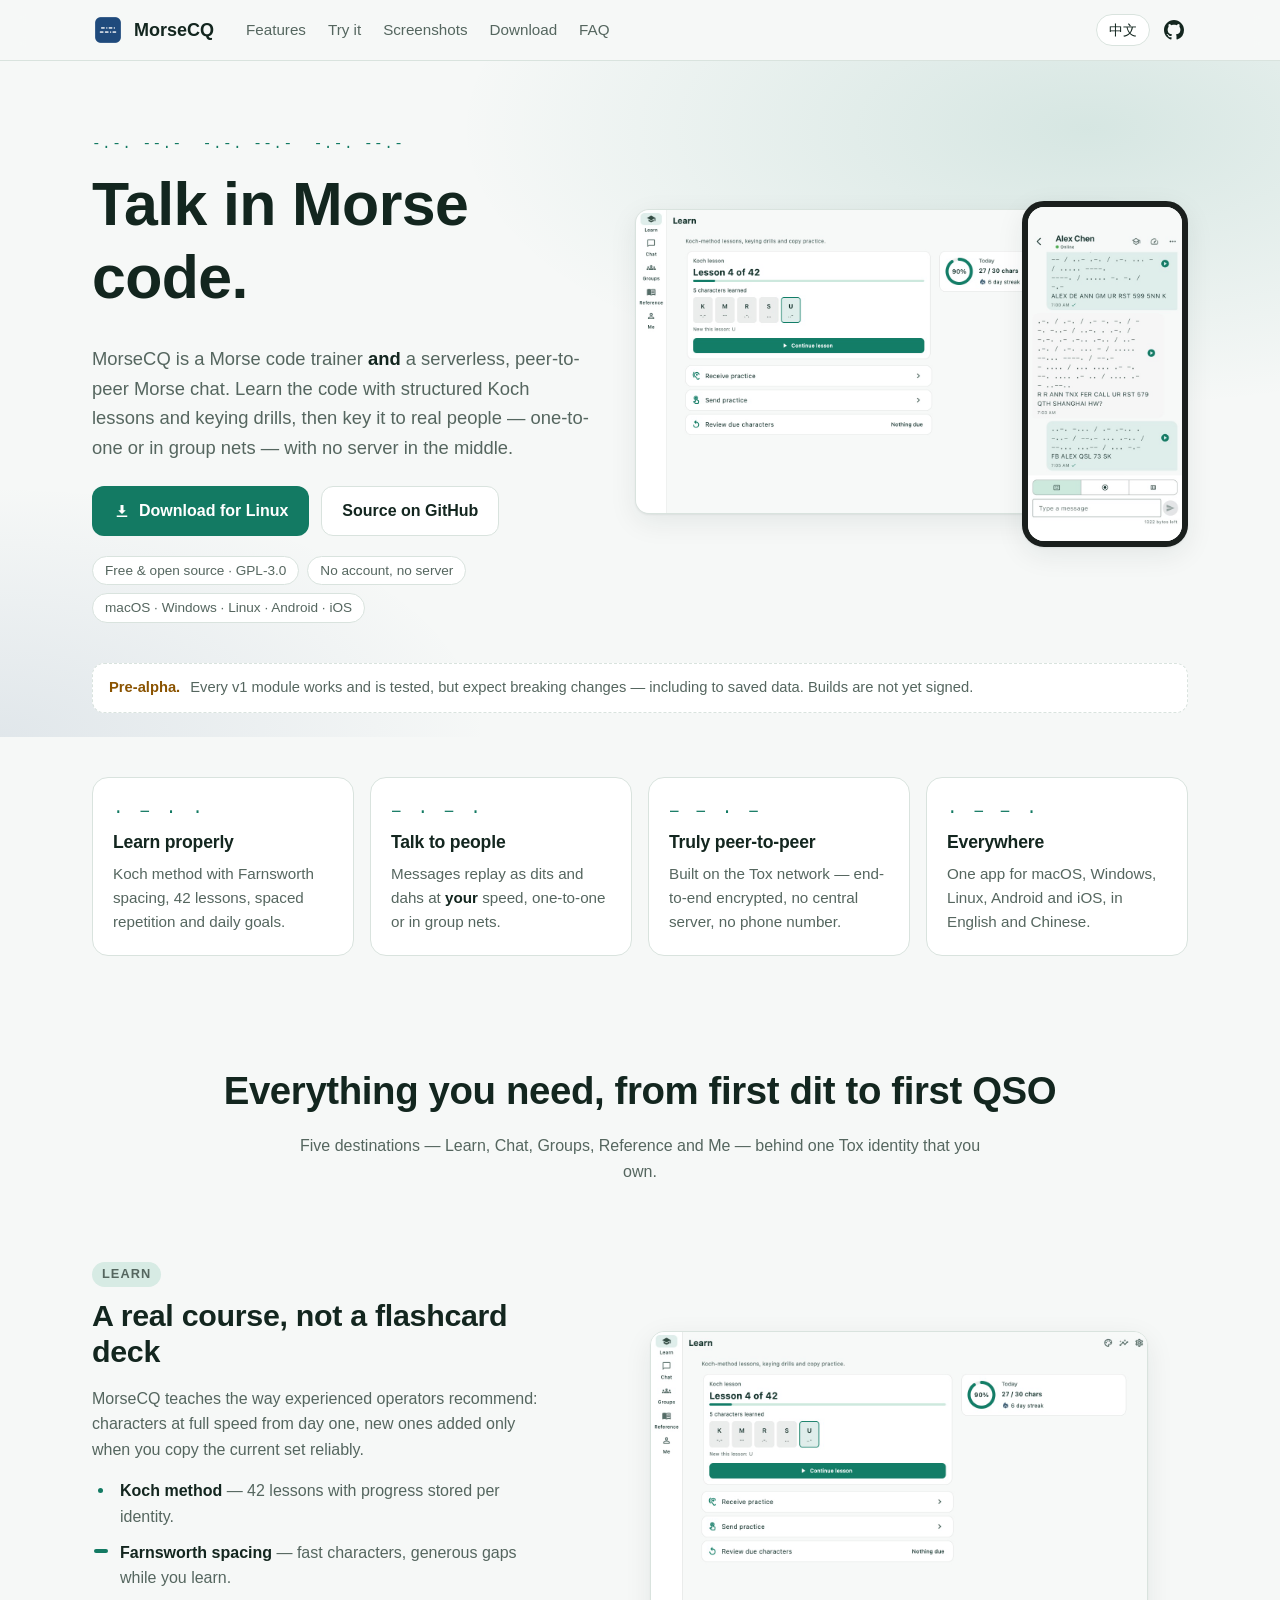
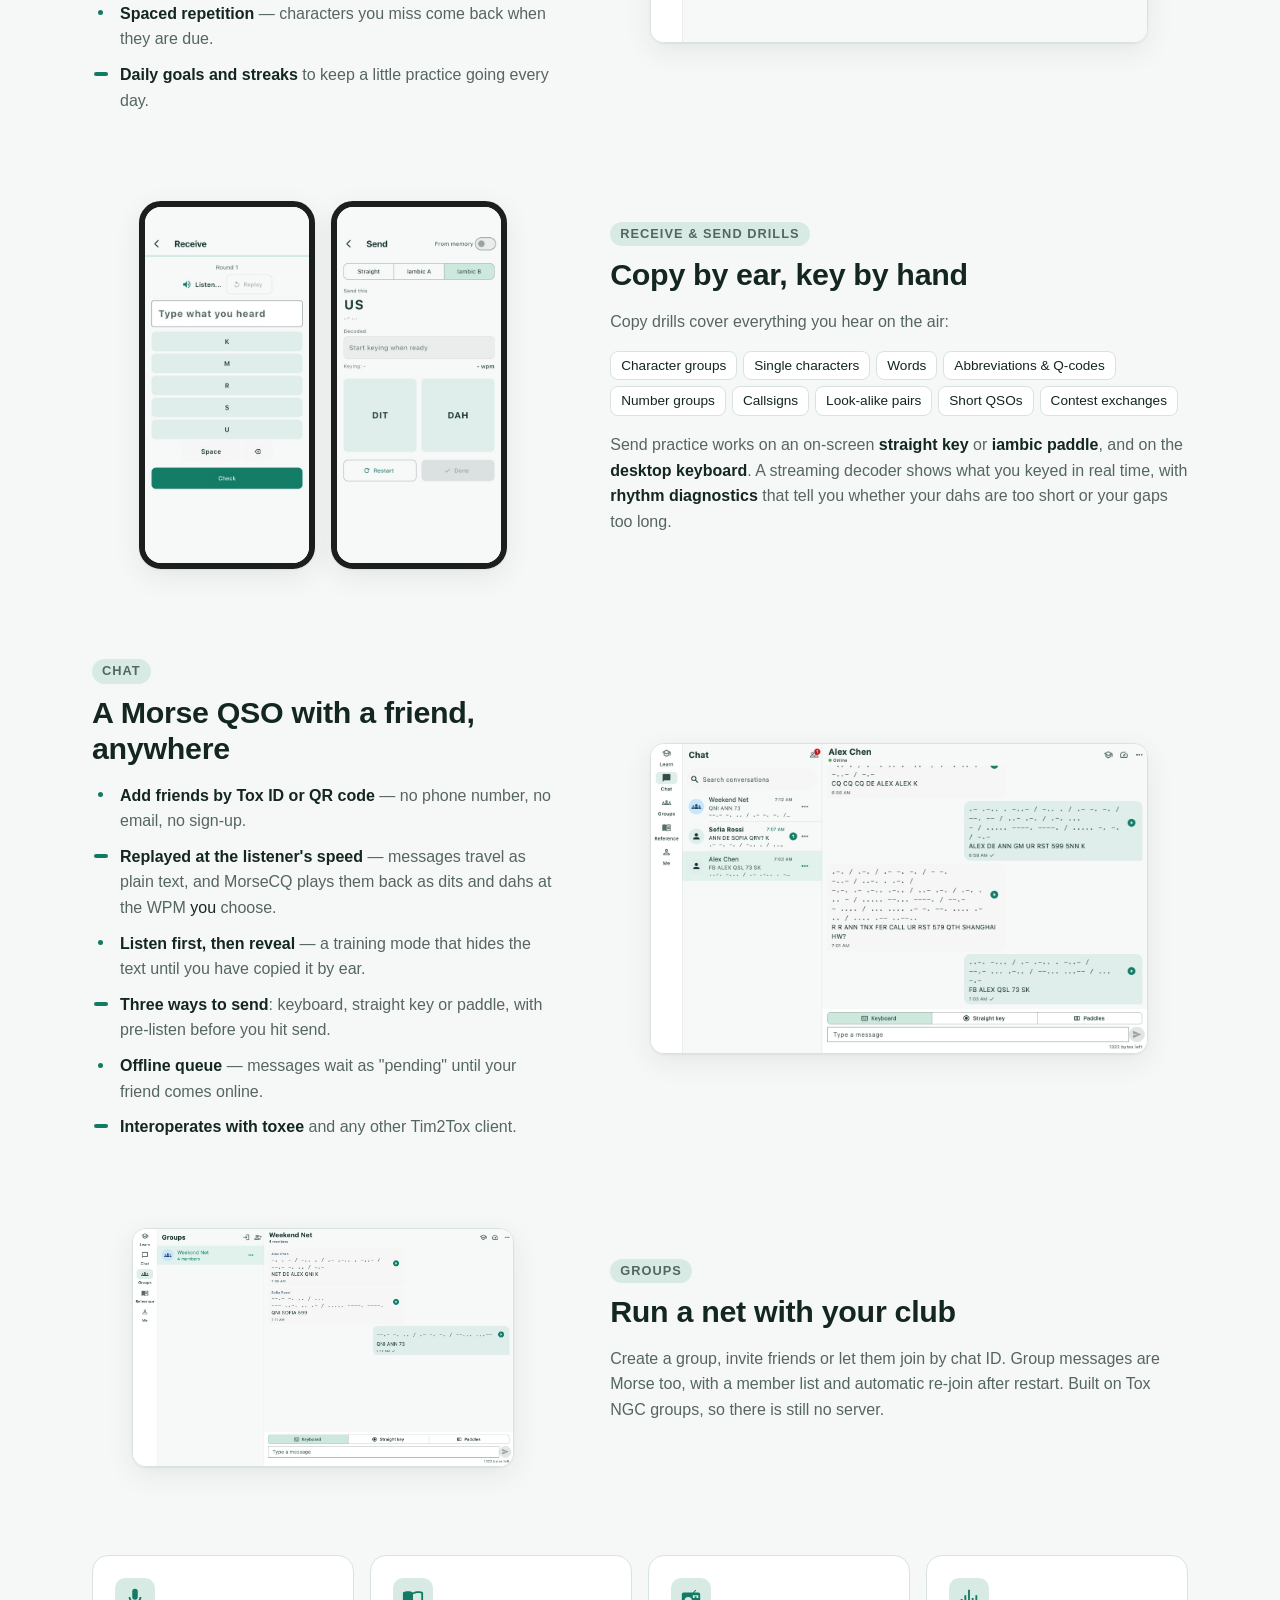
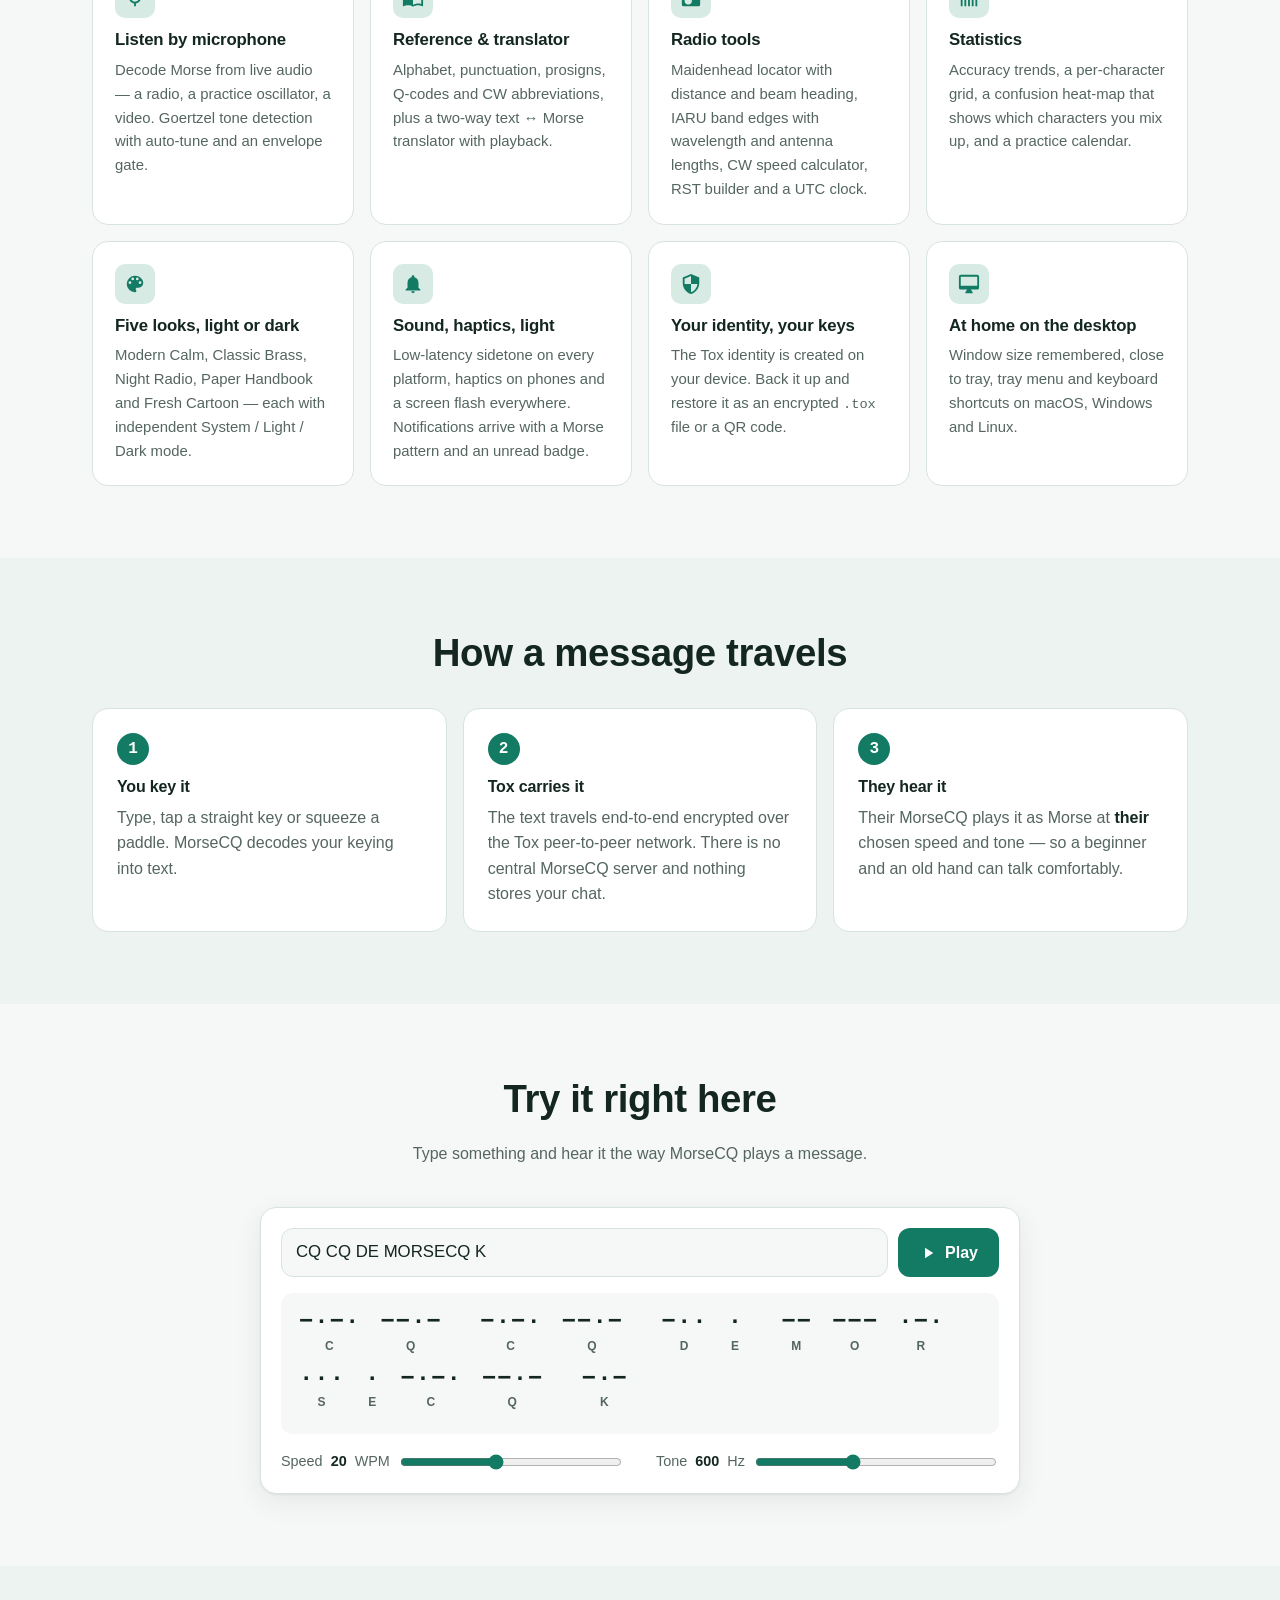
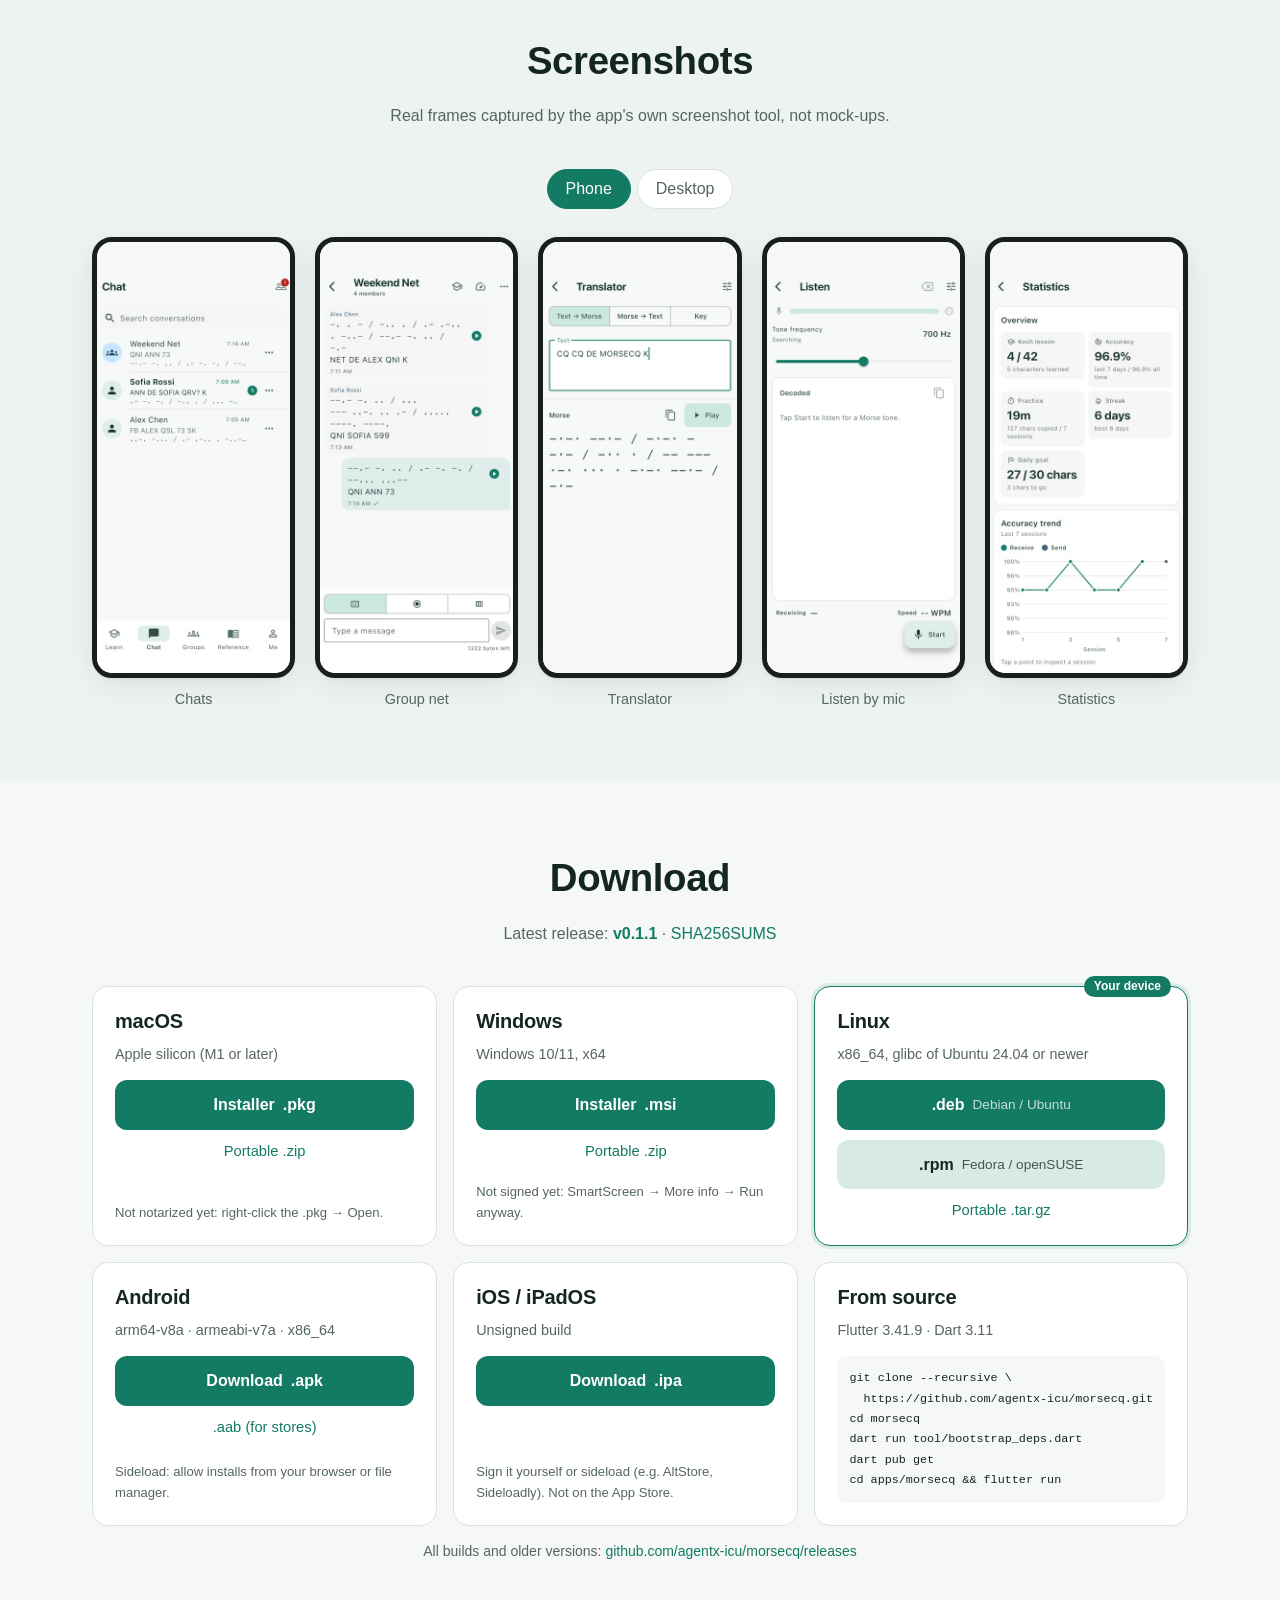
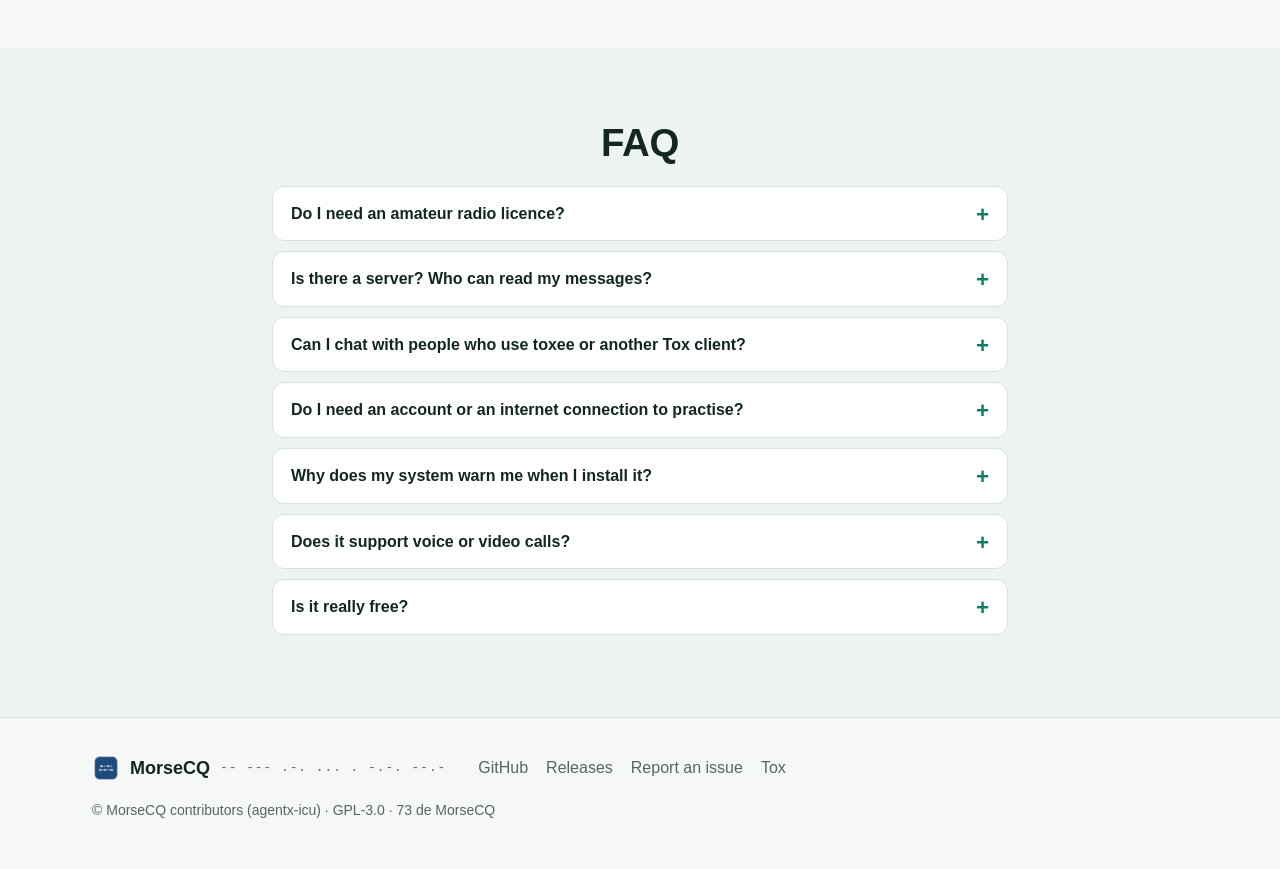
==== index.html @ 1fd4f2a1 "Add the MorseCQ website Static bilingual (English / Simplified Chinese) site for morsecq.agentx.icu:" ====
<!doctype html>
<html lang="en" data-lang="en">
<head>
<meta charset="utf-8">
<meta name="viewport" content="width=device-width, initial-scale=1">
<title>MorseCQ — Talk in Morse code</title>
<meta name="description" content="MorseCQ is a free Morse code trainer and a serverless, peer-to-peer Morse chat on the Tox network. Learn with Koch lessons and keying drills, then key it to real people. macOS, Windows, Linux, Android and iOS.">
<link rel="canonical" href="https://morsecq.agentx.icu/">
<link rel="icon" type="image/png" href="assets/img/favicon-64.png">
<link rel="apple-touch-icon" href="assets/img/icon-512.png">
<meta name="theme-color" content="#137a63">
<meta property="og:type" content="website">
<meta property="og:title" content="MorseCQ — Talk in Morse code">
<meta property="og:description" content="Morse code trainer and serverless peer-to-peer Morse chat. Free and open source (GPL-3.0).">
<meta property="og:url" content="https://morsecq.agentx.icu/">
<meta property="og:image" content="https://morsecq.agentx.icu/assets/img/en/desktop-learn_home.jpg">
<meta name="twitter:card" content="summary_large_image">
<link rel="stylesheet" href="assets/style.css">
<script>
  // Pick the language before first paint so there is no flash of the wrong one.
  (function () {
    var m = /[?&]lang=(en|zh)\b/.exec(location.search), l = m && m[1];
    try { l = l || localStorage.getItem('morsecq-lang'); } catch (e) {}
    if (!l) l = /^zh\b/i.test(navigator.language || '') ? 'zh' : 'en';
    document.documentElement.setAttribute('data-lang', l);
    document.documentElement.lang = l === 'zh' ? 'zh-CN' : 'en';
  })();
</script>
</head>
<body>

<header class="nav">
  <div class="wrap nav-in">
    <a class="brand" href="#top">
      <img src="assets/img/icon-512.png" alt="" width="32" height="32">
      <span>MorseCQ</span>
    </a>
    <nav class="nav-links">
      <a href="#features"><span lang="en">Features</span><span lang="zh">功能</span></a>
      <a href="#try"><span lang="en">Try it</span><span lang="zh">试一试</span></a>
      <a href="#screens"><span lang="en">Screenshots</span><span lang="zh">截图</span></a>
      <a href="#download"><span lang="en">Download</span><span lang="zh">下载</span></a>
      <a href="#faq">FAQ</a>
    </nav>
    <div class="nav-act">
      <button class="lang-btn" type="button" id="langBtn" aria-label="Switch language / 切换语言">
        <span lang="en">中文</span><span lang="zh">EN</span>
      </button>
      <a class="gh" href="https://github.com/agentx-icu/morsecq" aria-label="GitHub">
        <svg viewBox="0 0 16 16" width="20" height="20" aria-hidden="true"><path fill="currentColor" d="M8 0C3.58 0 0 3.58 0 8c0 3.54 2.29 6.53 5.47 7.59.4.07.55-.17.55-.38 0-.19-.01-.82-.01-1.49-2.01.37-2.53-.49-2.69-.94-.09-.23-.48-.94-.82-1.13-.28-.15-.68-.52-.01-.53.63-.01 1.08.58 1.23.82.72 1.21 1.87.87 2.33.66.07-.52.28-.87.51-1.07-1.78-.2-3.64-.89-3.64-3.95 0-.87.31-1.59.82-2.15-.08-.2-.36-1.02.08-2.12 0 0 .67-.21 2.2.82.64-.18 1.32-.27 2-.27.68 0 1.36.09 2 .27 1.53-1.04 2.2-.82 2.2-.82.44 1.1.16 1.92.08 2.12.51.56.82 1.27.82 2.15 0 3.07-1.87 3.75-3.65 3.95.29.25.54.73.54 1.48 0 1.07-.01 1.93-.01 2.2 0 .21.15.46.55.38A8.013 8.013 0 0016 8c0-4.42-3.58-8-8-8z"/></svg>
      </a>
    </div>
  </div>
</header>

<main id="top">

<!-- ============ HERO ============ -->
<section class="hero">
  <div class="wrap hero-in">
    <div class="hero-copy">
      <p class="eyebrow mono" aria-hidden="true">-.-. --.- &nbsp;-.-. --.- &nbsp;-.-. --.-</p>
      <h1>
        <span lang="en">Talk in Morse code.</span>
        <span lang="zh">用摩尔斯电码聊天。</span>
      </h1>
      <p class="lede">
        <span lang="en">MorseCQ is a Morse code trainer <em>and</em> a serverless, peer-to-peer Morse chat. Learn the code with structured Koch lessons and keying drills, then key it to real people — one-to-one or in group nets — with no server in the middle.</span>
        <span lang="zh">MorseCQ 既是摩尔斯电码训练器，<em>也是</em>无需服务器的点对点摩尔斯聊天工具。用 Koch 课程和拍发练习学会电码，再把它拍发给真实的人——一对一或在群组网络里——中间没有任何服务器。</span>
      </p>
      <div class="cta">
        <a class="btn primary" href="#download" id="heroDl">
          <svg viewBox="0 0 24 24" width="18" height="18" aria-hidden="true"><path fill="currentColor" d="M12 16l-5-5h3V4h4v7h3l-5 5zm-7 2h14v2H5v-2z"/></svg>
          <span id="heroDlLabel"><span lang="en">Download</span><span lang="zh">下载</span></span>
        </a>
        <a class="btn ghost" href="https://github.com/agentx-icu/morsecq">
          <span lang="en">Source on GitHub</span><span lang="zh">GitHub 源码</span>
        </a>
      </div>
      <ul class="pills">
        <li><span lang="en">Free &amp; open source · GPL-3.0</span><span lang="zh">免费开源 · GPL-3.0</span></li>
        <li><span lang="en">No account, no server</span><span lang="zh">无账号，无服务器</span></li>
        <li>macOS · Windows · Linux · Android · iOS</li>
      </ul>
    </div>
    <div class="hero-art" aria-hidden="true">
      <img class="shot desk" data-i18n-src src="assets/img/en/desktop-learn_home.jpg" alt="" width="1280" height="800">
      <img class="shot phone" data-i18n-src src="assets/img/en/phone-conversation.jpg" alt="" width="414" height="900">
    </div>
  </div>
  <div class="wrap">
    <p class="status">
      <strong><span lang="en">Pre-alpha.</span><span lang="zh">预览版（Pre-alpha）。</span></strong>
      <span lang="en">Every v1 module works and is tested, but expect breaking changes — including to saved data. Builds are not yet signed.</span>
      <span lang="zh">v1 的全部模块都已可用并通过测试，但仍可能出现不兼容变更（包括已保存的数据）。安装包尚未签名。</span>
    </p>
  </div>
</section>

<!-- ============ HIGHLIGHTS ============ -->
<section class="band">
  <div class="wrap grid4">
    <div class="hl">
      <div class="hl-k mono">· − · ·</div>
      <h3><span lang="en">Learn properly</span><span lang="zh">系统地学</span></h3>
      <p><span lang="en">Koch method with Farnsworth spacing, 42 lessons, spaced repetition and daily goals.</span><span lang="zh">Koch 教学法 + Farnsworth 字间距，42 课，间隔重复与每日目标。</span></p>
    </div>
    <div class="hl">
      <div class="hl-k mono">− · − ·</div>
      <h3><span lang="en">Talk to people</span><span lang="zh">和真人通联</span></h3>
      <p><span lang="en">Messages replay as dits and dahs at <em>your</em> speed, one-to-one or in group nets.</span><span lang="zh">消息以<em>你</em>设定的速度回放为嘀嗒声，一对一或群组网络皆可。</span></p>
    </div>
    <div class="hl">
      <div class="hl-k mono">− − · −</div>
      <h3><span lang="en">Truly peer-to-peer</span><span lang="zh">真正点对点</span></h3>
      <p><span lang="en">Built on the Tox network — end-to-end encrypted, no central server, no phone number.</span><span lang="zh">基于 Tox 网络——端到端加密，没有中心服务器，不需要手机号。</span></p>
    </div>
    <div class="hl">
      <div class="hl-k mono">· − − ·</div>
      <h3><span lang="en">Everywhere</span><span lang="zh">全平台</span></h3>
      <p><span lang="en">One app for macOS, Windows, Linux, Android and iOS, in English and Chinese.</span><span lang="zh">同一款应用覆盖 macOS、Windows、Linux、Android 与 iOS，中英双语。</span></p>
    </div>
  </div>
</section>

<!-- ============ FEATURES ============ -->
<section id="features" class="sec">
  <div class="wrap">
    <h2 class="sec-h">
      <span lang="en">Everything you need, from first dit to first QSO</span>
      <span lang="zh">从第一个“嘀”到第一次通联，一应俱全</span>
    </h2>
    <p class="sec-sub">
      <span lang="en">Five destinations — Learn, Chat, Groups, Reference and Me — behind one Tox identity that you own.</span>
      <span lang="zh">五个主页面——学习、聊天、群组、参考、我——共用一个完全属于你的 Tox 身份。</span>
    </p>

    <!-- Learn -->
    <article class="feat">
      <div class="feat-copy">
        <p class="tag"><span lang="en">Learn</span><span lang="zh">学习</span></p>
        <h3><span lang="en">A real course, not a flashcard deck</span><span lang="zh">一套真正的课程，而不只是闪卡</span></h3>
        <p><span lang="en">MorseCQ teaches the way experienced operators recommend: characters at full speed from day one, new ones added only when you copy the current set reliably.</span><span lang="zh">MorseCQ 按资深报务员推荐的方式教学：从第一天起就以全速发音学字符，只有当前字符抄收稳定后才加入新字符。</span></p>
        <ul class="ticks">
          <li><span lang="en"><b>Koch method</b> — 42 lessons with progress stored per identity.</span><span lang="zh"><b>Koch 教学法</b>——42 课，进度按身份分别保存。</span></li>
          <li><span lang="en"><b>Farnsworth spacing</b> — fast characters, generous gaps while you learn.</span><span lang="zh"><b>Farnsworth 间距</b>——字符快速，字间留足思考时间。</span></li>
          <li><span lang="en"><b>Spaced repetition</b> — characters you miss come back when they are due.</span><span lang="zh"><b>间隔重复</b>——抄错的字符会在到期时再次出现。</span></li>
          <li><span lang="en"><b>Daily goals and streaks</b> to keep a little practice going every day.</span><span lang="zh"><b>每日目标与连续打卡</b>，每天都练一点。</span></li>
        </ul>
      </div>
      <figure class="feat-art"><img data-i18n-src src="assets/img/en/desktop-learn_home.jpg" alt="Learn screen" data-alt-zh="学习页面" loading="lazy" width="1280" height="800"></figure>
    </article>

    <!-- Drills -->
    <article class="feat rev">
      <div class="feat-copy">
        <p class="tag"><span lang="en">Receive &amp; send drills</span><span lang="zh">抄收与拍发练习</span></p>
        <h3><span lang="en">Copy by ear, key by hand</span><span lang="zh">用耳朵抄收，用手拍发</span></h3>
        <p><span lang="en">Copy drills cover everything you hear on the air:</span><span lang="zh">抄收练习覆盖你在空中会听到的一切：</span></p>
        <div class="chips">
          <span lang="en">Character groups</span><span lang="zh">字符组</span>
          <span lang="en">Single characters</span><span lang="zh">单字符</span>
          <span lang="en">Words</span><span lang="zh">单词</span>
          <span lang="en">Abbreviations &amp; Q-codes</span><span lang="zh">缩略语与 Q 简语</span>
          <span lang="en">Number groups</span><span lang="zh">数字组</span>
          <span lang="en">Callsigns</span><span lang="zh">呼号</span>
          <span lang="en">Look-alike pairs</span><span lang="zh">易混字符对</span>
          <span lang="en">Short QSOs</span><span lang="zh">简短通联</span>
          <span lang="en">Contest exchanges</span><span lang="zh">比赛交换</span>
        </div>
        <p><span lang="en">Send practice works on an on-screen <b>straight key</b> or <b>iambic paddle</b>, and on the <b>desktop keyboard</b>. A streaming decoder shows what you keyed in real time, with <b>rhythm diagnostics</b> that tell you whether your dahs are too short or your gaps too long.</span><span lang="zh">拍发练习支持屏幕上的<b>手键</b>、<b>双桨自动键（iambic）</b>以及<b>桌面键盘</b>。流式解码器实时显示你拍出的内容，<b>节奏诊断</b>会告诉你“嗒”是否太短、间隔是否太长。</span></p>
      </div>
      <figure class="feat-art phones">
        <img data-i18n-src src="assets/img/en/phone-receive_drill.jpg" alt="Receive drill" data-alt-zh="抄收练习" loading="lazy" width="414" height="900">
        <img data-i18n-src src="assets/img/en/phone-send_practice.jpg" alt="Send practice" data-alt-zh="拍发练习" loading="lazy" width="414" height="900">
      </figure>
    </article>

    <!-- Chat -->
    <article class="feat">
      <div class="feat-copy">
        <p class="tag"><span lang="en">Chat</span><span lang="zh">聊天</span></p>
        <h3><span lang="en">A Morse QSO with a friend, anywhere</span><span lang="zh">随时随地，和朋友来一次摩尔斯通联</span></h3>
        <ul class="ticks">
          <li><span lang="en"><b>Add friends by Tox ID or QR code</b> — no phone number, no email, no sign-up.</span><span lang="zh"><b>通过 Tox ID 或二维码加好友</b>——无需手机号、邮箱或注册。</span></li>
          <li><span lang="en"><b>Replayed at the listener's speed</b> — messages travel as plain text, and MorseCQ plays them back as dits and dahs at the WPM <em>you</em> choose.</span><span lang="zh"><b>按收听者的速度回放</b>——消息以纯文本传输，MorseCQ 按<em>你</em>设定的 WPM 播放成嘀嗒声。</span></li>
          <li><span lang="en"><b>Listen first, then reveal</b> — a training mode that hides the text until you have copied it by ear.</span><span lang="zh"><b>先听后看</b>——训练模式会先隐藏文字，等你用耳朵抄完再显示。</span></li>
          <li><span lang="en"><b>Three ways to send</b>: keyboard, straight key or paddle, with pre-listen before you hit send.</span><span lang="zh"><b>三种发送方式</b>：键盘、手键或电键，发送前可以先试听。</span></li>
          <li><span lang="en"><b>Offline queue</b> — messages wait as "pending" until your friend comes online.</span><span lang="zh"><b>离线队列</b>——对方离线时消息标记为“待发送”，上线后自动送达。</span></li>
          <li><span lang="en"><b>Interoperates with toxee</b> and any other Tim2Tox client.</span><span lang="zh"><b>与 toxee 互通</b>，也兼容其他 Tim2Tox 客户端。</span></li>
        </ul>
      </div>
      <figure class="feat-art"><img data-i18n-src src="assets/img/en/desktop-conversation.jpg" alt="A CW QSO" data-alt-zh="一次 CW 通联" loading="lazy" width="1280" height="800"></figure>
    </article>

    <!-- Groups -->
    <article class="feat rev">
      <div class="feat-copy">
        <p class="tag"><span lang="en">Groups</span><span lang="zh">群组</span></p>
        <h3><span lang="en">Run a net with your club</span><span lang="zh">和你的电台俱乐部开一场网络通联</span></h3>
        <p><span lang="en">Create a group, invite friends or let them join by chat ID. Group messages are Morse too, with a member list and automatic re-join after restart. Built on Tox NGC groups, so there is still no server.</span><span lang="zh">创建群组、邀请好友，或让他们通过 chat ID 加入。群消息同样是摩尔斯电码，带成员列表，重启后自动重新入群。基于 Tox NGC 群组实现，依旧没有服务器。</span></p>
      </div>
      <figure class="feat-art"><img data-i18n-src src="assets/img/en/desktop-group_conversation.jpg" alt="Group net" data-alt-zh="群组通联" loading="lazy" width="1280" height="800"></figure>
    </article>

    <!-- Card grid of the rest -->
    <div class="cards">
      <div class="card">
        <div class="ico" aria-hidden="true"><svg viewBox="0 0 24 24"><path d="M12 14a3 3 0 003-3V5a3 3 0 00-6 0v6a3 3 0 003 3zm5-3a5 5 0 01-10 0H5a7 7 0 006 6.92V21h2v-3.08A7 7 0 0019 11h-2z"/></svg></div>
        <h4><span lang="en">Listen by microphone</span><span lang="zh">麦克风听码</span></h4>
        <p><span lang="en">Decode Morse from live audio — a radio, a practice oscillator, a video. Goertzel tone detection with auto-tune and an envelope gate.</span><span lang="zh">从现场音频解码摩尔斯电码——电台、练习振荡器或视频都行。Goertzel 音调检测，自动调谐，包络门限。</span></p>
      </div>
      <div class="card">
        <div class="ico" aria-hidden="true"><svg viewBox="0 0 24 24"><path d="M21 5c-1.1-.35-2.3-.5-3.5-.5-1.95 0-4.05.4-5.5 1.5-1.45-1.1-3.55-1.5-5.5-1.5S2.45 4.9 1 6v14.65c0 .25.25.5.5.5.1 0 .15-.05.25-.05C3.1 20.45 5.05 20 6.5 20c1.95 0 4.05.4 5.5 1.5 1.35-.85 3.8-1.5 5.5-1.5 1.65 0 3.35.3 4.75 1.05.1.05.15.05.25.05.25 0 .5-.25.5-.5V6c-.6-.45-1.25-.75-2-1zm0 13.5c-1.1-.35-2.3-.5-3.5-.5-1.7 0-4.15.65-5.5 1.5V8c1.35-.85 3.8-1.5 5.5-1.5 1.2 0 2.4.15 3.5.5v11.5z"/></svg></div>
        <h4><span lang="en">Reference &amp; translator</span><span lang="zh">参考资料与翻译器</span></h4>
        <p><span lang="en">Alphabet, punctuation, prosigns, Q-codes and CW abbreviations, plus a two-way text ↔ Morse translator with playback.</span><span lang="zh">字母、标点、勤务符号、Q 简语和 CW 缩略语，外加支持播放的文本 ↔ 摩尔斯双向翻译器。</span></p>
      </div>
      <div class="card">
        <div class="ico" aria-hidden="true"><svg viewBox="0 0 24 24"><path d="M20 6h-4.6l2.3-2.3-.7-.7L14 6H4a2 2 0 00-2 2v11a2 2 0 002 2h16a2 2 0 002-2V8a2 2 0 00-2-2zm-11 13a4 4 0 110-8 4 4 0 010 8zm11-7h-2v-2h-2v2h-2V9h6v3z"/></svg></div>
        <h4><span lang="en">Radio tools</span><span lang="zh">无线电工具</span></h4>
        <p><span lang="en">Maidenhead locator with distance and beam heading, IARU band edges with wavelength and antenna lengths, CW speed calculator, RST builder and a UTC clock.</span><span lang="zh">梅登黑德网格定位（含距离与天线方位角）、IARU 各区频段边界（含波长与天线长度）、CW 速度换算、RST 报告生成器和 UTC 时钟。</span></p>
      </div>
      <div class="card">
        <div class="ico" aria-hidden="true"><svg viewBox="0 0 24 24"><path d="M3 13h2v8H3v-8zm4-4h2v12H7V9zm4-6h2v18h-2V3zm4 9h2v9h-2v-9zm4-3h2v12h-2V9z"/></svg></div>
        <h4><span lang="en">Statistics</span><span lang="zh">统计</span></h4>
        <p><span lang="en">Accuracy trends, a per-character grid, a confusion heat-map that shows which characters you mix up, and a practice calendar.</span><span lang="zh">准确率趋势、逐字符掌握度网格、显示你常混淆哪些字符的混淆热力图，以及练习日历。</span></p>
      </div>
      <div class="card">
        <div class="ico" aria-hidden="true"><svg viewBox="0 0 24 24"><path d="M12 3a9 9 0 000 18c.83 0 1.5-.67 1.5-1.5 0-.39-.15-.74-.39-1.01-.23-.26-.38-.61-.38-.99 0-.83.67-1.5 1.5-1.5H16a5 5 0 005-5c0-4.42-4.03-8-9-8zm-5.5 9a1.5 1.5 0 110-3 1.5 1.5 0 010 3zm3-4a1.5 1.5 0 110-3 1.5 1.5 0 010 3zm5 0a1.5 1.5 0 110-3 1.5 1.5 0 010 3zm3 4a1.5 1.5 0 110-3 1.5 1.5 0 010 3z"/></svg></div>
        <h4><span lang="en">Five looks, light or dark</span><span lang="zh">五种风格，明暗随心</span></h4>
        <p><span lang="en">Modern Calm, Classic Brass, Night Radio, Paper Handbook and Fresh Cartoon — each with independent System / Light / Dark mode.</span><span lang="zh">Modern Calm、Classic Brass、Night Radio、Paper Handbook、Fresh Cartoon，每种都可独立选择跟随系统 / 浅色 / 深色。</span></p>
      </div>
      <div class="card">
        <div class="ico" aria-hidden="true"><svg viewBox="0 0 24 24"><path d="M12 22a2 2 0 002-2h-4a2 2 0 002 2zm6-6v-5c0-3.07-1.64-5.64-4.5-6.32V4a1.5 1.5 0 00-3 0v.68C7.63 5.36 6 7.92 6 11v5l-2 2v1h16v-1l-2-2z"/></svg></div>
        <h4><span lang="en">Sound, haptics, light</span><span lang="zh">声音、振动、闪光</span></h4>
        <p><span lang="en">Low-latency sidetone on every platform, haptics on phones and a screen flash everywhere. Notifications arrive with a Morse pattern and an unread badge.</span><span lang="zh">全平台低延迟侧音、手机振动反馈、所有平台的屏幕闪光。通知带摩尔斯节奏和未读角标。</span></p>
      </div>
      <div class="card">
        <div class="ico" aria-hidden="true"><svg viewBox="0 0 24 24"><path d="M12 1L3 5v6c0 5.55 3.84 10.74 9 12 5.16-1.26 9-6.45 9-12V5l-9-4zm0 10.99h7c-.53 4.12-3.28 7.79-7 8.94V12H5V6.3l7-3.11v8.8z"/></svg></div>
        <h4><span lang="en">Your identity, your keys</span><span lang="zh">你的身份，你的密钥</span></h4>
        <p><span lang="en">The Tox identity is created on your device. Back it up and restore it as an encrypted <code>.tox</code> file or a QR code.</span><span lang="zh">Tox 身份在你自己的设备上生成，可备份 / 恢复为加密的 <code>.tox</code> 文件或二维码。</span></p>
      </div>
      <div class="card">
        <div class="ico" aria-hidden="true"><svg viewBox="0 0 24 24"><path d="M21 2H3a2 2 0 00-2 2v12a2 2 0 002 2h7l-2 3v1h8v-1l-2-3h7a2 2 0 002-2V4a2 2 0 00-2-2zm0 12H3V4h18v10z"/></svg></div>
        <h4><span lang="en">At home on the desktop</span><span lang="zh">桌面端体验完整</span></h4>
        <p><span lang="en">Window size remembered, close to tray, tray menu and keyboard shortcuts on macOS, Windows and Linux.</span><span lang="zh">在 macOS、Windows、Linux 上记住窗口大小，支持关闭到托盘、托盘菜单和快捷键。</span></p>
      </div>
    </div>
  </div>
</section>

<!-- ============ HOW IT WORKS ============ -->
<section class="sec alt">
  <div class="wrap">
    <h2 class="sec-h"><span lang="en">How a message travels</span><span lang="zh">一条消息是怎么传过去的</span></h2>
    <ol class="flow">
      <li>
        <span class="n mono">1</span>
        <h4><span lang="en">You key it</span><span lang="zh">你拍发</span></h4>
        <p><span lang="en">Type, tap a straight key or squeeze a paddle. MorseCQ decodes your keying into text.</span><span lang="zh">打字、点手键或按双桨电键，MorseCQ 把你的拍发解码成文字。</span></p>
      </li>
      <li>
        <span class="n mono">2</span>
        <h4><span lang="en">Tox carries it</span><span lang="zh">Tox 传输</span></h4>
        <p><span lang="en">The text travels end-to-end encrypted over the Tox peer-to-peer network. There is no central MorseCQ server and nothing stores your chat.</span><span lang="zh">文字经端到端加密的 Tox 点对点网络传给对方。没有 MorseCQ 中心服务器，也没有任何地方存储你的聊天记录。</span></p>
      </li>
      <li>
        <span class="n mono">3</span>
        <h4><span lang="en">They hear it</span><span lang="zh">对方收听</span></h4>
        <p><span lang="en">Their MorseCQ plays it as Morse at <em>their</em> chosen speed and tone — so a beginner and an old hand can talk comfortably.</span><span lang="zh">对方的 MorseCQ 按<em>他们自己</em>设定的速度和音调播放——新手和老手也能聊得自在。</span></p>
      </li>
    </ol>
  </div>
</section>

<!-- ============ TRY IT ============ -->
<section id="try" class="sec">
  <div class="wrap">
    <h2 class="sec-h"><span lang="en">Try it right here</span><span lang="zh">在这里试一试</span></h2>
    <p class="sec-sub"><span lang="en">Type something and hear it the way MorseCQ plays a message.</span><span lang="zh">输入一段文字，听听 MorseCQ 播放消息时的样子。</span></p>
    <div class="demo">
      <div class="demo-row">
        <input id="demoIn" type="text" maxlength="80" value="CQ CQ DE MORSECQ K" aria-label="Text to play" data-label-zh="要播放的文字">
        <button class="btn primary" id="demoPlay" type="button">
          <svg viewBox="0 0 24 24" width="18" height="18" aria-hidden="true"><path fill="currentColor" d="M8 5v14l11-7z"/></svg>
          <span class="when-idle"><span lang="en">Play</span><span lang="zh">播放</span></span>
          <span class="when-busy"><span lang="en">Stop</span><span lang="zh">停止</span></span>
        </button>
      </div>
      <div class="demo-out mono" id="demoOut" aria-live="polite"></div>
      <div class="demo-ctl">
        <label><span lang="en">Speed</span><span lang="zh">速度</span> <b id="wpmV">20</b> WPM
          <input id="wpm" type="range" min="5" max="40" value="20"></label>
        <label><span lang="en">Tone</span><span lang="zh">音调</span> <b id="hzV">600</b> Hz
          <input id="hz" type="range" min="400" max="900" step="10" value="600"></label>
      </div>
    </div>
  </div>
</section>

<!-- ============ SCREENSHOTS ============ -->
<section id="screens" class="sec alt">
  <div class="wrap">
    <h2 class="sec-h"><span lang="en">Screenshots</span><span lang="zh">截图</span></h2>
    <p class="sec-sub"><span lang="en">Real frames captured by the app's own screenshot tool, not mock-ups.</span><span lang="zh">均由应用自带的截图工具生成的真实画面，不是效果图。</span></p>
    <div class="tabs" role="tablist">
      <button role="tab" class="on" id="tab-phone" aria-controls="pane-phone" aria-selected="true" data-tab="phone" type="button"><span lang="en">Phone</span><span lang="zh">手机</span></button>
      <button role="tab" id="tab-desktop" aria-controls="pane-desktop" aria-selected="false" tabindex="-1" data-tab="desktop" type="button"><span lang="en">Desktop</span><span lang="zh">桌面</span></button>
    </div>
    <div class="gallery phone-g" id="pane-phone" role="tabpanel" aria-labelledby="tab-phone" data-pane="phone">
      <figure><img data-i18n-src src="assets/img/en/phone-chat_list.jpg" alt="" loading="lazy"><figcaption><span lang="en">Chats</span><span lang="zh">会话列表</span></figcaption></figure>
      <figure><img data-i18n-src src="assets/img/en/phone-group_conversation.jpg" alt="" loading="lazy"><figcaption><span lang="en">Group net</span><span lang="zh">群组通联</span></figcaption></figure>
      <figure><img data-i18n-src src="assets/img/en/phone-translator.jpg" alt="" loading="lazy"><figcaption><span lang="en">Translator</span><span lang="zh">翻译器</span></figcaption></figure>
      <figure><img data-i18n-src src="assets/img/en/phone-listen.jpg" alt="" loading="lazy"><figcaption><span lang="en">Listen by mic</span><span lang="zh">麦克风听码</span></figcaption></figure>
      <figure><img data-i18n-src src="assets/img/en/phone-stats.jpg" alt="" loading="lazy"><figcaption><span lang="en">Statistics</span><span lang="zh">统计</span></figcaption></figure>
    </div>
    <div class="gallery desk-g" id="pane-desktop" role="tabpanel" aria-labelledby="tab-desktop" data-pane="desktop" hidden>
      <figure><img data-i18n-src src="assets/img/en/desktop-stats.jpg" alt="" loading="lazy"><figcaption><span lang="en">Statistics</span><span lang="zh">统计</span></figcaption></figure>
      <figure><img data-i18n-src src="assets/img/en/desktop-reference.jpg" alt="" loading="lazy"><figcaption><span lang="en">Reference</span><span lang="zh">参考</span></figcaption></figure>
      <figure><img data-i18n-src src="assets/img/en/desktop-listen.jpg" alt="" loading="lazy"><figcaption><span lang="en">Listen by mic</span><span lang="zh">麦克风听码</span></figcaption></figure>
      <figure><img data-i18n-src src="assets/img/en/desktop-conversation.jpg" alt="" loading="lazy"><figcaption><span lang="en">Conversation</span><span lang="zh">会话</span></figcaption></figure>
    </div>
  </div>
</section>

<!-- ============ DOWNLOAD ============ -->
<section id="download" class="sec">
  <div class="wrap">
    <h2 class="sec-h"><span lang="en">Download</span><span lang="zh">下载</span></h2>
    <p class="sec-sub">
      <span lang="en">Latest release:</span><span lang="zh">最新版本：</span>
      <a id="relLink" href="https://github.com/agentx-icu/morsecq/releases/tag/v0.1.1"><b id="relName">v0.1.1</b></a>
      <span id="relDate" class="muted"></span>
      · <a id="sumsLink" href="https://github.com/agentx-icu/morsecq/releases/download/v0.1.1/SHA256SUMS">SHA256SUMS</a>
    </p>

    <div class="dl-grid" id="dlGrid">
      <div class="dl" data-os="macos">
        <h3>macOS</h3>
        <p class="req"><span lang="en">Apple silicon (M1 or later)</span><span lang="zh">Apple 芯片（M1 及以上）</span></p>
        <a class="btn primary" data-asset="macos-arm64.pkg" href="https://github.com/agentx-icu/morsecq/releases/download/v0.1.1/morsecq-0.1.1-macos-arm64.pkg"><span lang="en">Installer</span><span lang="zh">安装包</span> .pkg</a>
        <a class="alt-link" data-asset="macos-arm64.zip" href="https://github.com/agentx-icu/morsecq/releases/download/v0.1.1/morsecq-0.1.1-macos-arm64.zip"><span lang="en">Portable</span><span lang="zh">免安装版</span> .zip</a>
        <p class="note"><span lang="en">Not notarized yet: right-click the .pkg → Open.</span><span lang="zh">尚未公证：右键点击 .pkg →「打开」。</span></p>
      </div>
      <div class="dl" data-os="windows">
        <h3>Windows</h3>
        <p class="req"><span lang="en">Windows 10/11, x64</span><span lang="zh">Windows 10/11，x64</span></p>
        <a class="btn primary" data-asset="windows-x64.msi" href="https://github.com/agentx-icu/morsecq/releases/download/v0.1.1/morsecq-0.1.1-windows-x64.msi"><span lang="en">Installer</span><span lang="zh">安装包</span> .msi</a>
        <a class="alt-link" data-asset="windows-x64.zip" href="https://github.com/agentx-icu/morsecq/releases/download/v0.1.1/morsecq-0.1.1-windows-x64.zip"><span lang="en">Portable</span><span lang="zh">免安装版</span> .zip</a>
        <p class="note"><span lang="en">Not signed yet: SmartScreen → More info → Run anyway.</span><span lang="zh">尚未签名：SmartScreen →「更多信息」→「仍要运行」。</span></p>
      </div>
      <div class="dl" data-os="linux">
        <h3>Linux</h3>
        <p class="req"><span lang="en">x86_64, glibc of Ubuntu 24.04 or newer</span><span lang="zh">x86_64，glibc 不低于 Ubuntu 24.04</span></p>
        <a class="btn primary" data-asset="linux-x86_64.deb" href="https://github.com/agentx-icu/morsecq/releases/download/v0.1.1/morsecq-0.1.1-linux-x86_64.deb">.deb <span class="muted-in">Debian / Ubuntu</span></a>
        <a class="btn soft" data-asset="linux-x86_64.rpm" href="https://github.com/agentx-icu/morsecq/releases/download/v0.1.1/morsecq-0.1.1-linux-x86_64.rpm">.rpm <span class="muted-in">Fedora / openSUSE</span></a>
        <a class="alt-link" data-asset="linux-x86_64.tar.gz" href="https://github.com/agentx-icu/morsecq/releases/download/v0.1.1/morsecq-0.1.1-linux-x86_64.tar.gz"><span lang="en">Portable</span><span lang="zh">免安装版</span> .tar.gz</a>
      </div>
      <div class="dl" data-os="android">
        <h3>Android</h3>
        <p class="req">arm64-v8a · armeabi-v7a · x86_64</p>
        <a class="btn primary" data-asset="android.apk" href="https://github.com/agentx-icu/morsecq/releases/download/v0.1.1/morsecq-0.1.1-android.apk"><span lang="en">Download</span><span lang="zh">下载</span> .apk</a>
        <a class="alt-link" data-asset="android.aab" href="https://github.com/agentx-icu/morsecq/releases/download/v0.1.1/morsecq-0.1.1-android.aab">.aab <span lang="en">(for stores)</span><span lang="zh">（用于应用商店）</span></a>
        <p class="note"><span lang="en">Sideload: allow installs from your browser or file manager.</span><span lang="zh">侧载安装：允许浏览器或文件管理器安装未知应用。</span></p>
      </div>
      <div class="dl" data-os="ios">
        <h3>iOS / iPadOS</h3>
        <p class="req"><span lang="en">Unsigned build</span><span lang="zh">未签名构建</span></p>
        <a class="btn primary" data-asset="ios-unsigned.ipa" href="https://github.com/agentx-icu/morsecq/releases/download/v0.1.1/morsecq-0.1.1-ios-unsigned.ipa"><span lang="en">Download</span><span lang="zh">下载</span> .ipa</a>
        <p class="note"><span lang="en">Sign it yourself or sideload (e.g. AltStore, Sideloadly). Not on the App Store.</span><span lang="zh">需自行签名或侧载（如 AltStore、Sideloadly）。暂未上架 App Store。</span></p>
      </div>
      <div class="dl" data-os="source">
        <h3><span lang="en">From source</span><span lang="zh">从源码构建</span></h3>
        <p class="req">Flutter 3.41.9 · Dart 3.11</p>
        <pre class="mono"><code>git clone --recursive \
  https://github.com/agentx-icu/morsecq.git
cd morsecq
dart run tool/bootstrap_deps.dart
dart pub get
cd apps/morsecq && flutter run</code></pre>
      </div>
    </div>
    <p class="muted small center">
      <span lang="en">All builds and older versions:</span><span lang="zh">所有版本与历史版本：</span>
      <a href="https://github.com/agentx-icu/morsecq/releases">github.com/agentx-icu/morsecq/releases</a>
    </p>
  </div>
</section>

<!-- ============ FAQ ============ -->
<section id="faq" class="sec alt">
  <div class="wrap narrow">
    <h2 class="sec-h">FAQ</h2>
    <details>
      <summary><span lang="en">Do I need an amateur radio licence?</span><span lang="zh">需要业余无线电执照吗？</span></summary>
      <p><span lang="en">No. MorseCQ runs over the internet, not the airwaves — anyone can learn and chat. If you are a licensed operator, it is a great way to keep your CW sharp between contacts.</span><span lang="zh">不需要。MorseCQ 走的是互联网而不是无线电波，任何人都可以学习和聊天。如果你持有执照，它也是在两次上机之间保持 CW 手感的好办法。</span></p>
    </details>
    <details>
      <summary><span lang="en">Is there a server? Who can read my messages?</span><span lang="zh">有服务器吗？谁能看到我的消息？</span></summary>
      <p><span lang="en">There is no central MorseCQ server. Messages travel between devices over the Tox network, end-to-end encrypted — when a direct connection is not possible, Tox relays carry only ciphertext they cannot read. Your identity is a key pair generated on your device — back it up from Me → Backup, because nobody can recover it for you.</span><span lang="zh">MorseCQ 没有中心服务器。消息经 Tox 网络在设备之间端到端加密传输——无法直连时由 Tox 中继转发，但中继只能看到无法解读的密文。你的身份是在本机生成的密钥对——请在「我 → 备份」里备份，因为没有任何人能帮你找回。</span></p>
    </details>
    <details>
      <summary><span lang="en">Can I chat with people who use toxee or another Tox client?</span><span lang="zh">能和使用 toxee 或其他 Tox 客户端的人聊天吗？</span></summary>
      <p><span lang="en">Yes. Messages are sent as plain text using the same Tim2Tox protocol as toxee, so they can read your messages and you will hear theirs as Morse.</span><span lang="zh">可以。消息以纯文本、通过与 toxee 相同的 Tim2Tox 协议发送，所以对方能读到你的消息，你也能把他们的消息听成摩尔斯电码。</span></p>
    </details>
    <details>
      <summary><span lang="en">Do I need an account or an internet connection to practise?</span><span lang="zh">练习需要账号或联网吗？</span></summary>
      <p><span lang="en">There are no accounts. A local Tox identity is created on first launch and your training progress is stored against it on your device. Lessons and drills run locally.</span><span lang="zh">没有账号。首次启动时会在本机创建一个 Tox 身份，训练进度按这个身份保存在你的设备上。课程和练习都在本地运行。</span></p>
    </details>
    <details>
      <summary><span lang="en">Why does my system warn me when I install it?</span><span lang="zh">为什么安装时系统会弹出警告？</span></summary>
      <p><span lang="en">Pre-alpha builds are not yet code-signed or notarized. On macOS right-click the .pkg and choose Open (or run <code>xattr -d com.apple.quarantine &lt;file&gt;</code>); on Windows choose More info → Run anyway in SmartScreen. The Android APK uses a debug key, so a future store build will not upgrade it in place. Verify downloads against SHA256SUMS.</span><span lang="zh">Pre-alpha 版本尚未代码签名或公证。macOS 上请右键 .pkg 选择「打开」（或执行 <code>xattr -d com.apple.quarantine &lt;文件&gt;</code>）；Windows 上在 SmartScreen 中选择「更多信息 → 仍要运行」。Android APK 使用 debug 签名，将来的商店版本无法直接覆盖升级。可用 SHA256SUMS 校验下载文件。</span></p>
    </details>
    <details>
      <summary><span lang="en">Does it support voice or video calls?</span><span lang="zh">支持语音或视频通话吗？</span></summary>
      <p><span lang="en">No, by design. MorseCQ is about Morse. Transmitting your actual keying rhythm (rather than decoded text) is planned for a later version.</span><span lang="zh">不支持，这是有意为之——MorseCQ 只专注摩尔斯电码。传输你真实的拍发节奏（而不是解码后的文字）计划在后续版本实现。</span></p>
    </details>
    <details>
      <summary><span lang="en">Is it really free?</span><span lang="zh">真的免费吗？</span></summary>
      <p><span lang="en">Yes. MorseCQ is free software under the GNU General Public License v3.0. Bug reports and contributions are welcome on GitHub.</span><span lang="zh">是的。MorseCQ 是遵循 GNU GPL v3.0 的自由软件，欢迎到 GitHub 提交问题和贡献代码。</span></p>
    </details>
  </div>
</section>

</main>

<footer class="foot">
  <div class="wrap foot-in">
    <div class="brand">
      <img src="assets/img/icon-512.png" alt="" width="28" height="28">
      <span>MorseCQ</span>
      <span class="mono muted">-- --- .-. ... . -.-. --.-</span>
    </div>
    <nav>
      <a href="https://github.com/agentx-icu/morsecq">GitHub</a>
      <a href="https://github.com/agentx-icu/morsecq/releases"><span lang="en">Releases</span><span lang="zh">版本发布</span></a>
      <a href="https://github.com/agentx-icu/morsecq/issues"><span lang="en">Report an issue</span><span lang="zh">反馈问题</span></a>
      <a href="https://tox.chat">Tox</a>
    </nav>
    <p class="muted small">© <span lang="en">MorseCQ contributors</span><span lang="zh">MorseCQ 贡献者</span> (agentx-icu) · GPL-3.0 · 73 de MorseCQ</p>
  </div>
</footer>

<script src="assets/main.js" defer></script>
</body>
</html>
---- assets/style.css ----
:root {
  --bg: #f6f8f7;
  --bg-alt: #edf3f0;
  --surface: #ffffff;
  --text: #13261f;
  --muted: #55665f;
  --line: #d9e3de;
  --brand: #137a63;
  --brand-ink: #ffffff;
  --brand-soft: #d7ebe4;
  --brand-text: #0e6150;
  --warn: #8a5300;
  --navy: #1f4b7a;
  --shadow: 0 1px 2px rgba(16, 40, 32, .06), 0 8px 28px rgba(16, 40, 32, .08);
  --radius: 16px;
  --font: -apple-system, BlinkMacSystemFont, "Segoe UI", "PingFang SC", "Hiragino Sans GB", "Microsoft YaHei", "Noto Sans CJK SC", Roboto, "Helvetica Neue", Arial, sans-serif;
  --mono: ui-monospace, "SF Mono", Menlo, Consolas, "Liberation Mono", monospace;
  color-scheme: light dark;
}
@media (prefers-color-scheme: dark) {
  :root {
    --bg: #0e1513;
    --bg-alt: #121c19;
    --surface: #17221f;
    --text: #e3ece8;
    --muted: #97a8a1;
    --line: #26352f;
    --brand: #3fb895;
    --brand-ink: #062019;
    --brand-soft: #1b3a31;
    --brand-text: #5fd0ad;
    --warn: #f0b45a;
    --navy: #8fb5e0;
    --shadow: 0 1px 2px rgba(0, 0, 0, .3), 0 8px 28px rgba(0, 0, 0, .35);
  }
}

* { box-sizing: border-box; }
[hidden] { display: none !important; }
html { scroll-behavior: smooth; scroll-padding-top: 72px; }
body {
  margin: 0;
  background: var(--bg);
  color: var(--text);
  font: 16px/1.6 var(--font);
  -webkit-font-smoothing: antialiased;
}
img { max-width: 100%; height: auto; display: block; }
a { color: var(--brand); text-decoration: none; }
a:hover { text-decoration: underline; }
code, pre, .mono { font-family: var(--mono); }
code { font-size: .92em; }
h1, h2, h3, h4 { line-height: 1.2; margin: 0 0 .5em; letter-spacing: -.01em; }
.muted { color: var(--muted); }
.small { font-size: .875rem; }
.center { text-align: center; }

/* Bilingual: every string exists twice; only the active language shows. */
html[data-lang="en"] [lang="zh"],
html[data-lang="zh"] [lang="en"] { display: none !important; }

.wrap { max-width: 1160px; margin: 0 auto; padding: 0 16px; }
.wrap.narrow { max-width: 800px; }
@media (min-width: 720px) { .wrap { padding: 0 32px; } }

/* ---------- nav ---------- */
.nav {
  position: sticky; top: 0; z-index: 20;
  background: color-mix(in srgb, var(--bg) 85%, transparent);
  backdrop-filter: saturate(1.4) blur(12px);
  -webkit-backdrop-filter: saturate(1.4) blur(12px);
  border-bottom: 1px solid var(--line);
}
.nav-in { display: flex; align-items: center; gap: 24px; height: 60px; }
.brand { display: flex; align-items: center; gap: 10px; font-weight: 700; font-size: 1.125rem; color: var(--text); }
.brand img { border-radius: 8px; }
.brand:hover { text-decoration: none; }
.nav-links { display: none; gap: 22px; margin-left: 8px; }
.nav-links a { color: var(--muted); font-size: .95rem; }
.nav-links a:hover { color: var(--text); text-decoration: none; }
@media (min-width: 860px) { .nav-links { display: flex; } }
.nav-act { margin-left: auto; display: flex; align-items: center; gap: 10px; }
.lang-btn {
  font: inherit; font-size: .875rem; cursor: pointer;
  background: var(--surface); color: var(--text);
  border: 1px solid var(--line); border-radius: 999px; padding: 4px 12px;
}
.lang-btn:hover { border-color: var(--brand); }
.gh { color: var(--text); display: flex; padding: 4px; }

/* ---------- buttons ---------- */
.btn {
  display: inline-flex; align-items: center; justify-content: center; gap: 8px;
  font: inherit; font-weight: 600; cursor: pointer;
  padding: 11px 20px; border-radius: 12px; border: 1px solid transparent;
  transition: transform .08s ease, background .15s ease;
}
.btn:hover { text-decoration: none; }
.btn:active { transform: translateY(1px); }
.btn.primary { background: var(--brand); color: var(--brand-ink); }
.btn.primary:hover { background: color-mix(in srgb, var(--brand) 88%, #000); }
.btn.ghost { border-color: var(--line); color: var(--text); background: var(--surface); }
.btn.ghost:hover { border-color: var(--brand); }
.btn.soft { background: var(--brand-soft); color: var(--text); }

/* ---------- hero ---------- */
.hero {
  padding: 48px 0 24px;
  background:
    radial-gradient(900px 400px at 85% 10%, color-mix(in srgb, var(--brand) 14%, transparent), transparent 70%),
    radial-gradient(700px 360px at 0% 100%, color-mix(in srgb, var(--navy) 10%, transparent), transparent 70%);
}
.hero-in { display: grid; gap: 40px; align-items: center; }
@media (min-width: 960px) { .hero-in { grid-template-columns: 1fr 1.1fr; padding-top: 24px; } }
.eyebrow { color: var(--brand); font-size: .9rem; letter-spacing: .1em; margin: 0 0 12px; white-space: nowrap; overflow: hidden; }
.hero h1 { font-size: clamp(2.3rem, 6vw, 3.8rem); font-weight: 800; }
.lede { font-size: 1.15rem; color: var(--muted); max-width: 36em; }
.lede em { color: var(--text); font-style: normal; font-weight: 600; }
.cta { display: flex; flex-wrap: wrap; gap: 12px; margin: 24px 0 20px; }
.pills { list-style: none; padding: 0; margin: 0; display: flex; flex-wrap: wrap; gap: 8px; }
.pills li { font-size: .85rem; color: var(--muted); border: 1px solid var(--line); background: var(--surface); padding: 3px 12px; border-radius: 999px; }
.hero-art { position: relative; padding-right: 12%; padding-bottom: 6%; }
.shot { border-radius: 14px; box-shadow: var(--shadow); border: 1px solid var(--line); background: var(--surface); }
.hero-art .phone {
  position: absolute; right: 0; bottom: 0; width: 30%;
  border-radius: 22px; border: 6px solid #1a1f1d;
}
.status {
  margin: 40px 0 0; padding: 12px 16px; border-radius: 12px;
  background: var(--surface); border: 1px dashed var(--line); color: var(--muted); font-size: .92rem;
}
.status strong { color: var(--warn); margin-right: 6px; }

/* ---------- highlights band ---------- */
.band { padding: 40px 0; }
.grid4 { display: grid; gap: 16px; grid-template-columns: 1fr; }
@media (min-width: 640px) { .grid4 { grid-template-columns: 1fr 1fr; } }
@media (min-width: 1000px) { .grid4 { grid-template-columns: repeat(4, 1fr); } }
.hl { background: var(--surface); border: 1px solid var(--line); border-radius: var(--radius); padding: 20px; }
.hl-k { color: var(--brand); font-size: 1.1rem; letter-spacing: .15em; margin-bottom: 6px; }
.hl h3 { font-size: 1.1rem; }
.hl p { margin: 0; color: var(--muted); font-size: .95rem; }
.hl em { font-style: normal; color: var(--text); font-weight: 600; }

/* ---------- sections ---------- */
.sec { padding: 72px 0; }
.sec.alt { background: var(--bg-alt); }
.sec-h { font-size: clamp(1.7rem, 3.6vw, 2.4rem); text-align: center; font-weight: 800; }
.sec-sub { text-align: center; color: var(--muted); max-width: 44em; margin: 0 auto 40px; }

/* feature rows */
.feat { display: grid; gap: 28px; align-items: center; padding: 36px 0; }
@media (min-width: 900px) {
  .feat { grid-template-columns: 1fr 1.25fr; gap: 56px; }
  .feat.rev .feat-copy { order: 2; }
}
.tag { display: inline-block; margin: 0 0 10px; font-size: .8rem; font-weight: 700; text-transform: uppercase; letter-spacing: .08em; color: var(--brand-text); background: var(--brand-soft); padding: 2px 10px; border-radius: 999px; }
.feat h3 { font-size: clamp(1.4rem, 2.6vw, 1.9rem); }
.feat-copy p { color: var(--muted); }
.feat-copy b { color: var(--text); }
.ticks { list-style: none; padding: 0; margin: 16px 0 0; display: grid; gap: 10px; }
.ticks li { position: relative; padding-left: 28px; color: var(--muted); }
.ticks li::before {
  content: ""; position: absolute; left: 2px; top: .62em; width: 14px; height: 4px; border-radius: 2px; background: var(--brand);
}
.ticks li:nth-child(odd)::before { width: 5px; height: 5px; left: 6px; top: .6em; border-radius: 50%; }
.ticks em { font-style: normal; color: var(--text); }
.feat-art img { border-radius: 14px; box-shadow: var(--shadow); border: 1px solid var(--line); }
.feat-art.phones { display: flex; gap: 16px; justify-content: center; }
.feat-art.phones img { width: min(46%, 260px); border-radius: 22px; border: 6px solid #1a1f1d; }
.chips { display: flex; flex-wrap: wrap; gap: 6px; margin: 4px 0 14px; }
.chips span { font-size: .85rem; padding: 3px 10px; border-radius: 8px; background: var(--surface); border: 1px solid var(--line); }

/* cards */
.cards { display: grid; gap: 16px; margin-top: 36px; grid-template-columns: 1fr; }
@media (min-width: 640px) { .cards { grid-template-columns: 1fr 1fr; } }
@media (min-width: 1000px) { .cards { grid-template-columns: repeat(4, 1fr); } }
.card { background: var(--surface); border: 1px solid var(--line); border-radius: var(--radius); padding: 22px; }
.card h4 { font-size: 1.05rem; margin-top: 12px; }
.card p { margin: 0; color: var(--muted); font-size: .93rem; }
.ico { width: 40px; height: 40px; border-radius: 10px; background: var(--brand-soft); display: grid; place-items: center; }
.ico svg { width: 22px; height: 22px; fill: var(--brand); }

/* flow */
.flow { list-style: none; padding: 0; margin: 32px 0 0; display: grid; gap: 16px; counter-reset: f; }
@media (min-width: 860px) { .flow { grid-template-columns: repeat(3, 1fr); } }
.flow li { background: var(--surface); border: 1px solid var(--line); border-radius: var(--radius); padding: 24px; position: relative; }
.flow .n { display: inline-grid; place-items: center; width: 32px; height: 32px; border-radius: 50%; background: var(--brand); color: var(--brand-ink); font-weight: 700; margin-bottom: 12px; }
.flow p { margin: 0; color: var(--muted); }
.flow em { font-style: normal; color: var(--text); font-weight: 600; }

/* demo */
.demo { max-width: 760px; margin: 0 auto; background: var(--surface); border: 1px solid var(--line); border-radius: var(--radius); padding: 20px; box-shadow: var(--shadow); }
.demo-row { display: flex; gap: 10px; }
.demo-row input {
  flex: 1; min-width: 0; font: inherit; font-size: 1.05rem; text-transform: uppercase;
  padding: 10px 14px; border-radius: 12px; border: 1px solid var(--line); background: var(--bg); color: var(--text);
}
.demo-row input:focus { outline: 2px solid var(--brand); outline-offset: 1px; }
.demo .when-busy { display: none; }
.demo.busy .when-busy { display: inline; }
.demo.busy .when-idle { display: none; }
.demo-out {
  min-height: 92px; margin: 16px 0; padding: 14px; border-radius: 12px; background: var(--bg);
  font-size: 1.15rem; line-height: 1.9; word-break: break-word; letter-spacing: .06em;
}
.demo-out .ch { display: inline-block; margin: 0 .5em .4em 0; padding: 2px 4px; border-radius: 6px; font-size: 1.5rem; line-height: 1.1; letter-spacing: .04em; font-weight: 700; transition: background .1s; }
.demo-out .ch small { display: block; text-align: center; font-size: .75rem; font-weight: 600; margin-top: 4px; color: var(--muted); line-height: 1; font-family: var(--font); }
.demo-out .ch.on { background: var(--brand-soft); color: var(--brand); }
.demo-out .sp { display: inline-block; width: 1em; }
.demo-ctl { display: flex; flex-wrap: wrap; gap: 12px 32px; color: var(--muted); font-size: .9rem; }
.demo-ctl label { display: flex; align-items: center; gap: 8px; flex: 1 1 240px; }
.demo-ctl input { flex: 1; accent-color: var(--brand); }
.demo-ctl b { color: var(--text); }

/* gallery */
.tabs { display: flex; justify-content: center; gap: 6px; margin-bottom: 28px; }
.tabs button {
  font: inherit; cursor: pointer; padding: 6px 18px; border-radius: 999px;
  border: 1px solid var(--line); background: var(--surface); color: var(--muted);
}
.tabs button.on { background: var(--brand); border-color: var(--brand); color: var(--brand-ink); }
.gallery { display: grid; gap: 20px; }
.gallery figure { margin: 0; }
.gallery figcaption { text-align: center; color: var(--muted); font-size: .9rem; margin-top: 10px; }
.phone-g { grid-template-columns: repeat(2, 1fr); }
@media (min-width: 720px) { .phone-g { grid-template-columns: repeat(5, 1fr); } }
.phone-g img { aspect-ratio: 414 / 900; object-fit: cover; border-radius: 20px; border: 5px solid #1a1f1d; box-shadow: var(--shadow); }
.desk-g { grid-template-columns: 1fr; }
@media (min-width: 720px) { .desk-g { grid-template-columns: 1fr 1fr; } }
.desk-g img { aspect-ratio: 16 / 10; object-fit: cover; border-radius: 12px; border: 1px solid var(--line); box-shadow: var(--shadow); }

/* downloads */
.dl-grid { display: grid; gap: 16px; grid-template-columns: 1fr; }
@media (min-width: 640px) { .dl-grid { grid-template-columns: 1fr 1fr; } }
@media (min-width: 1000px) { .dl-grid { grid-template-columns: repeat(3, 1fr); } }
.dl {
  background: var(--surface); border: 1px solid var(--line); border-radius: var(--radius);
  padding: 22px; display: flex; flex-direction: column; gap: 10px; position: relative;
}
.dl h3 { margin: 0; font-size: 1.25rem; }
.dl .req { margin: 0 0 4px; color: var(--muted); font-size: .9rem; }
.dl .btn { width: 100%; }
.dl .alt-link { font-size: .92rem; text-align: center; }
.dl .note { margin: auto 0 0; padding-top: 6px; font-size: .82rem; color: var(--muted); }
.dl .size { font-weight: 400; opacity: .8; font-size: .85em; }
.muted-in { font-weight: 400; opacity: .75; font-size: .85em; }
.dl.mine { border-color: var(--brand); box-shadow: 0 0 0 3px var(--brand-soft); }
.dl.mine::after {
  content: attr(data-mine); position: absolute; top: -11px; right: 16px;
  background: var(--brand); color: var(--brand-ink); font-size: .75rem; font-weight: 700; padding: 1px 10px; border-radius: 999px;
}
.dl pre { margin: 0; padding: 12px; border-radius: 10px; background: var(--bg); font-size: .8rem; overflow-x: auto; }

/* faq */
details { background: var(--surface); border: 1px solid var(--line); border-radius: 12px; padding: 0 18px; margin-bottom: 10px; }
details[open] { padding-bottom: 14px; }
summary { cursor: pointer; padding: 14px 0; font-weight: 600; list-style: none; position: relative; padding-right: 28px; }
summary::-webkit-details-marker { display: none; }
summary::after { content: "+"; position: absolute; right: 0; top: 10px; font-size: 1.4rem; color: var(--brand); }
details[open] summary::after { content: "−"; }
details p { margin: 0; color: var(--muted); }

/* footer */
.foot { border-top: 1px solid var(--line); padding: 36px 0 48px; }
.foot-in { display: flex; flex-wrap: wrap; gap: 16px 32px; align-items: center; }
.foot .brand .mono { font-weight: 400; font-size: .8rem; letter-spacing: .08em; }
.foot nav { display: flex; flex-wrap: wrap; gap: 18px; }
.foot nav a { color: var(--muted); }
.foot p { flex-basis: 100%; margin: 0; }

@media (prefers-reduced-motion: reduce) {
  html { scroll-behavior: auto; }
  .btn, .demo-out .ch { transition: none; }
}
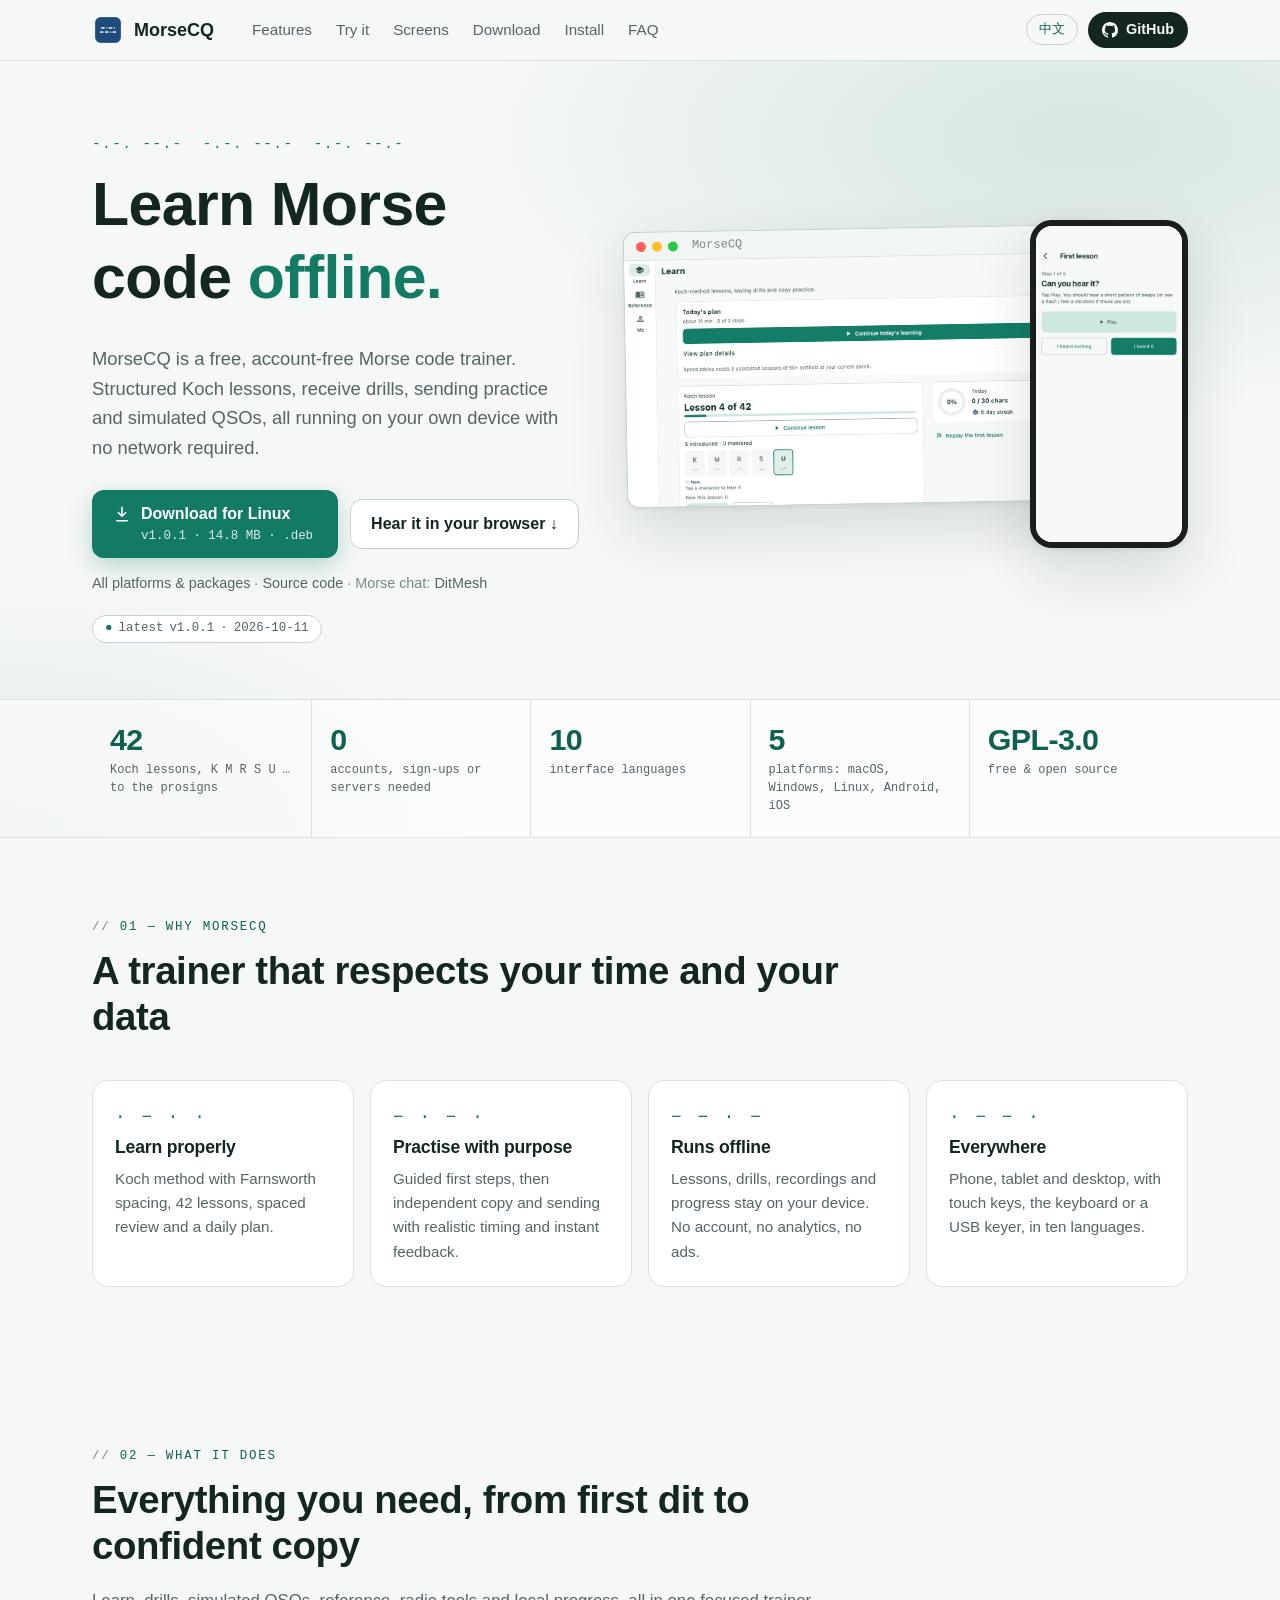
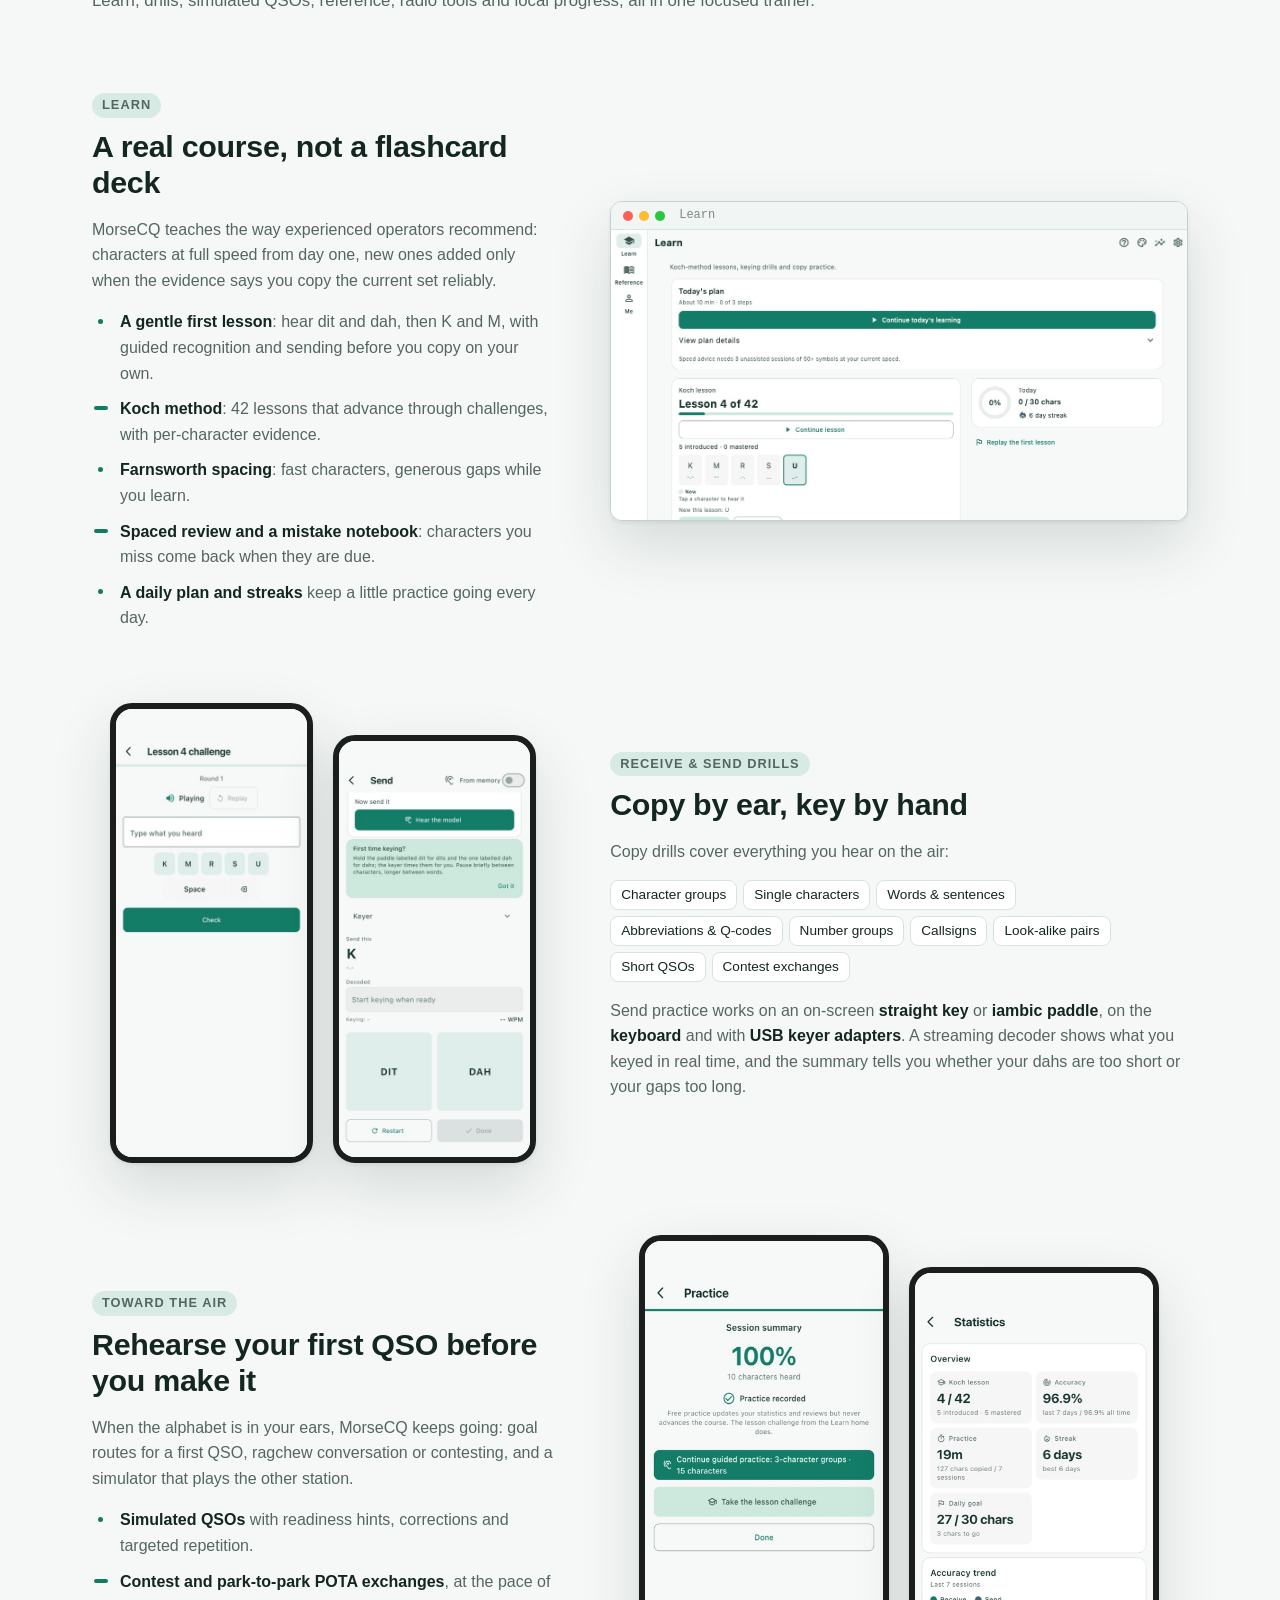
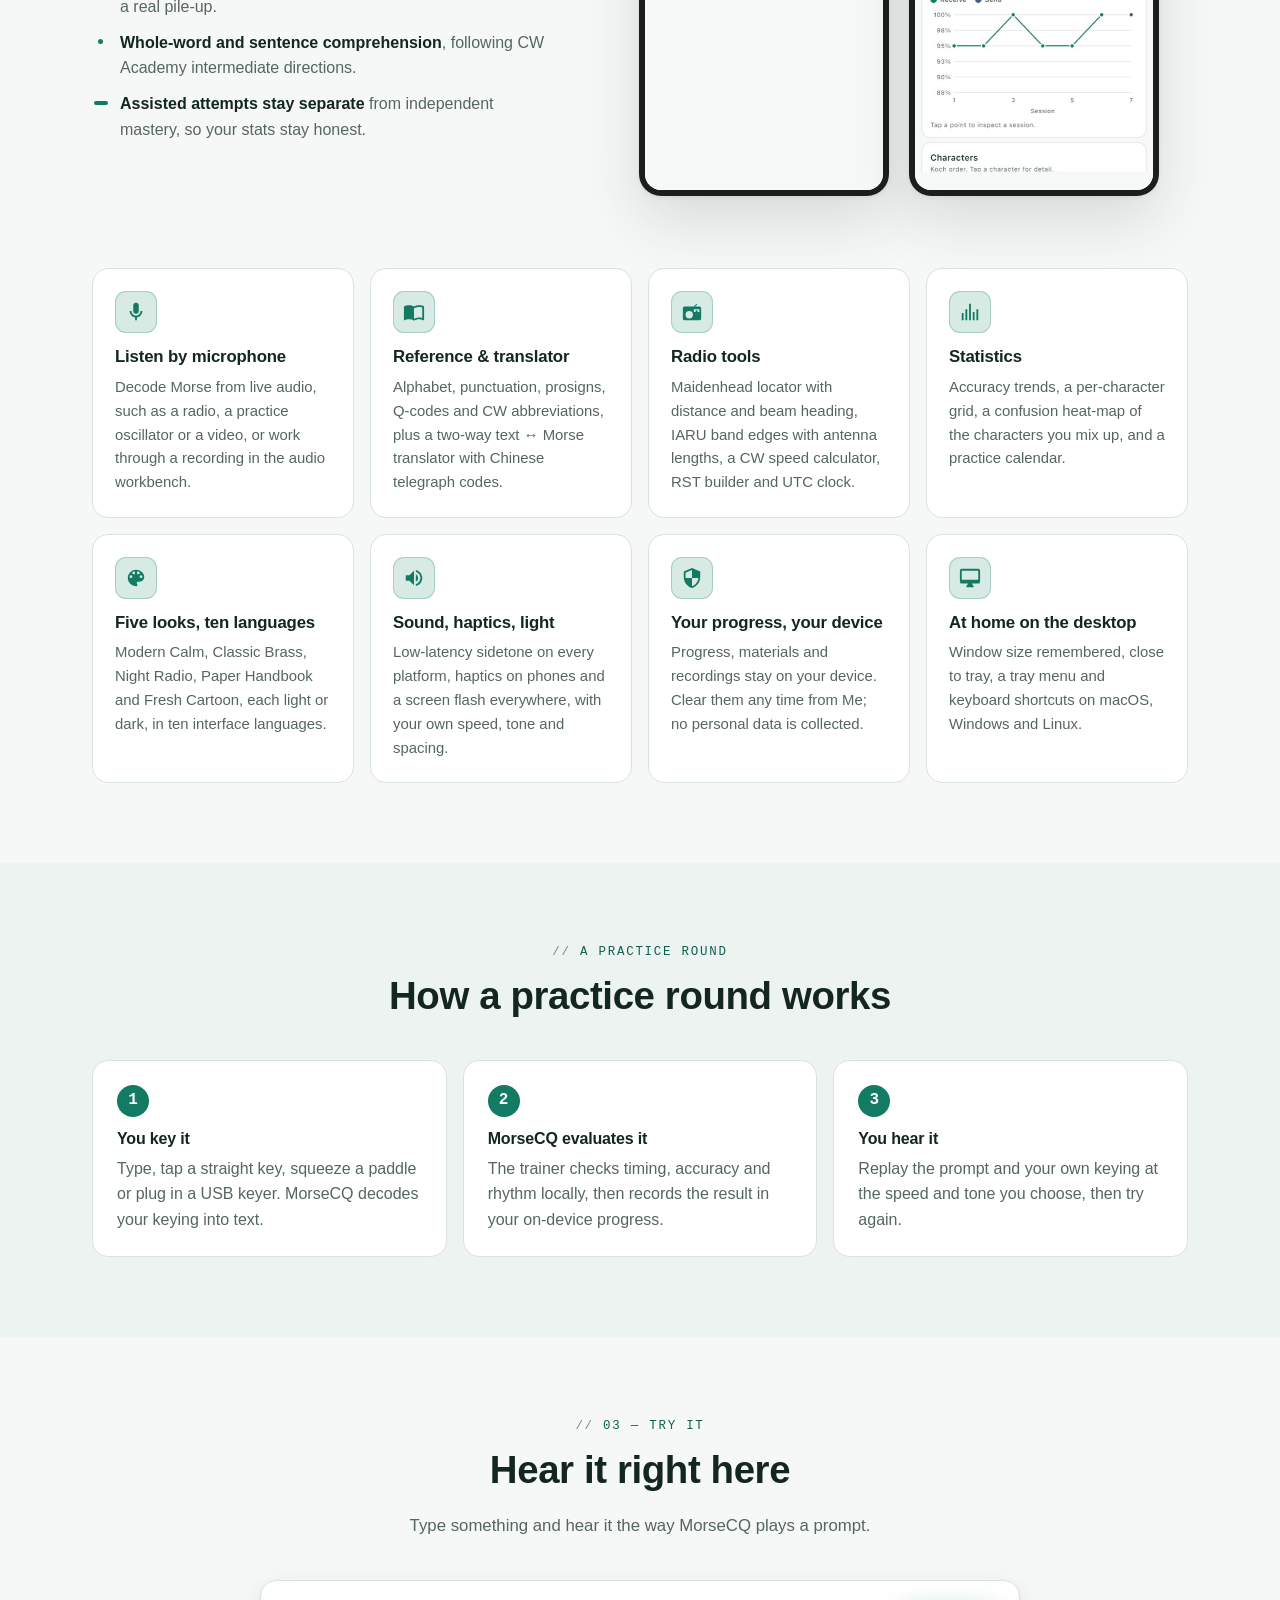
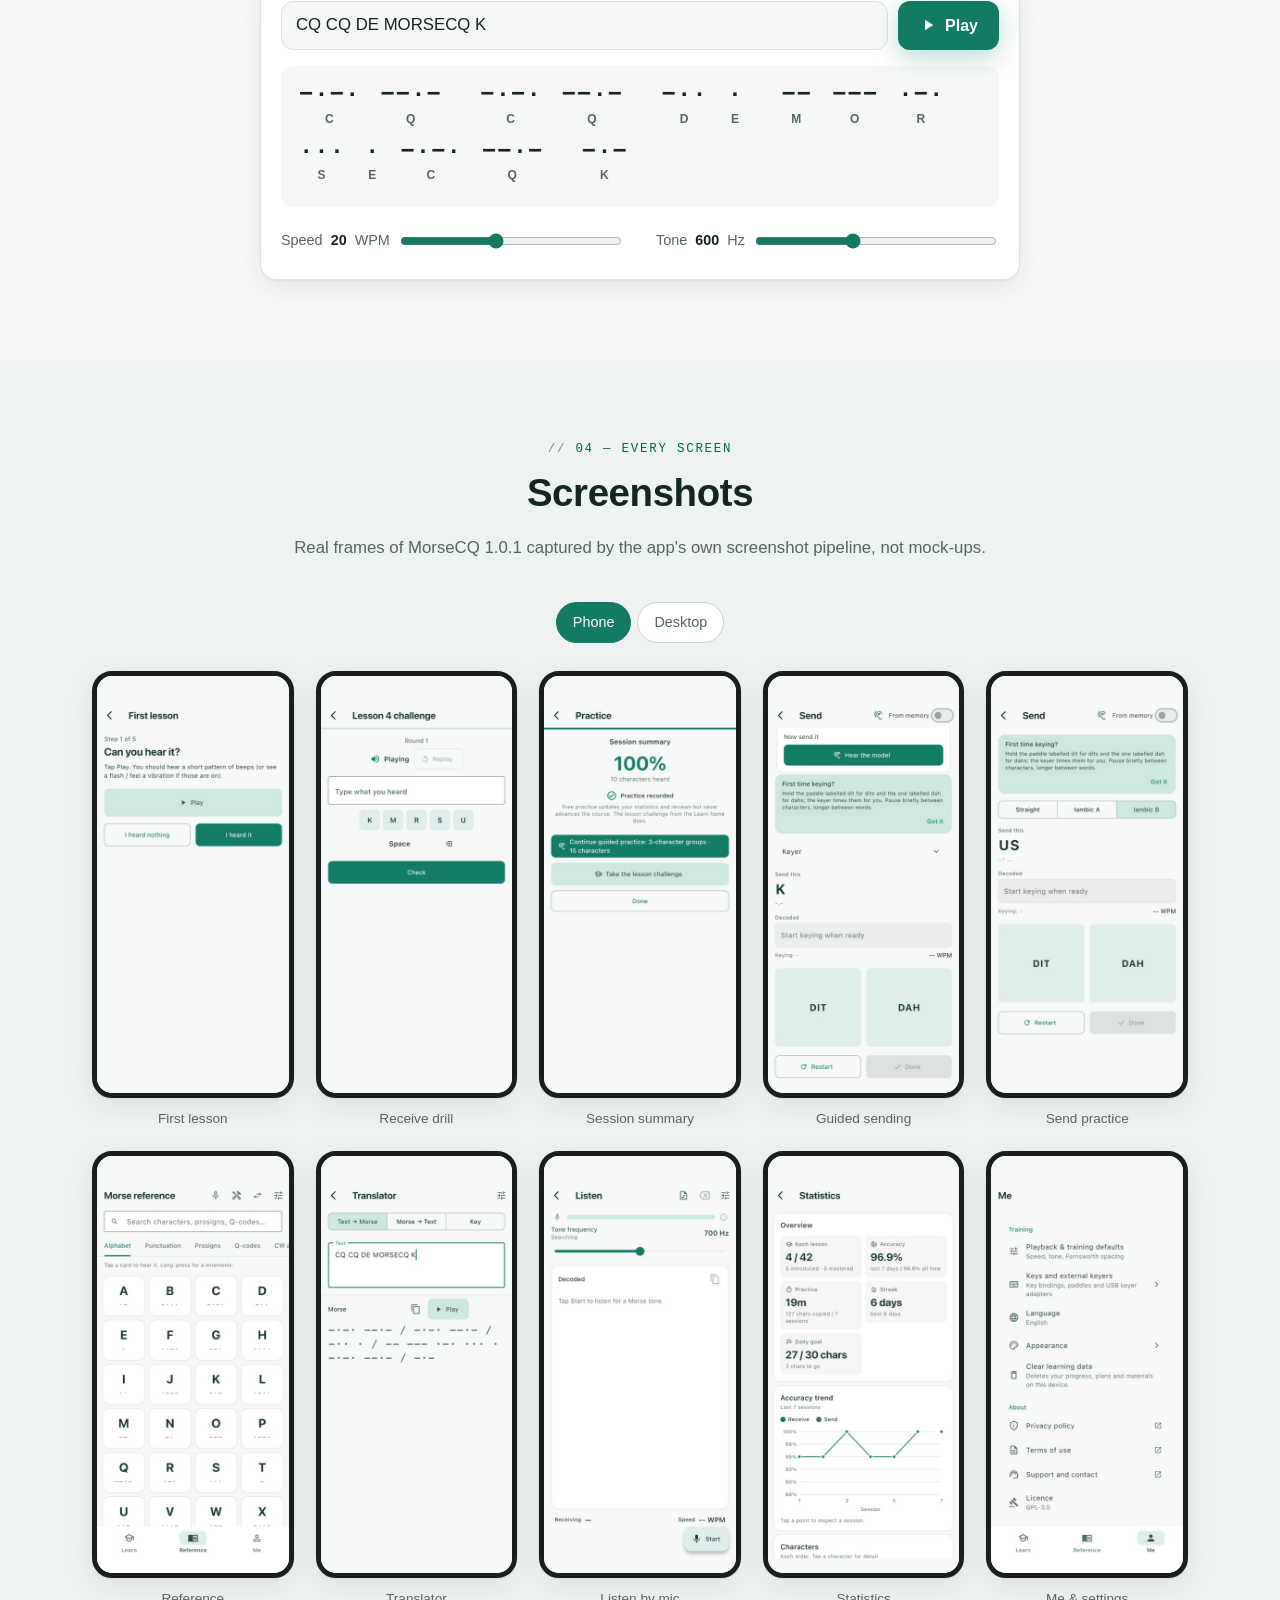
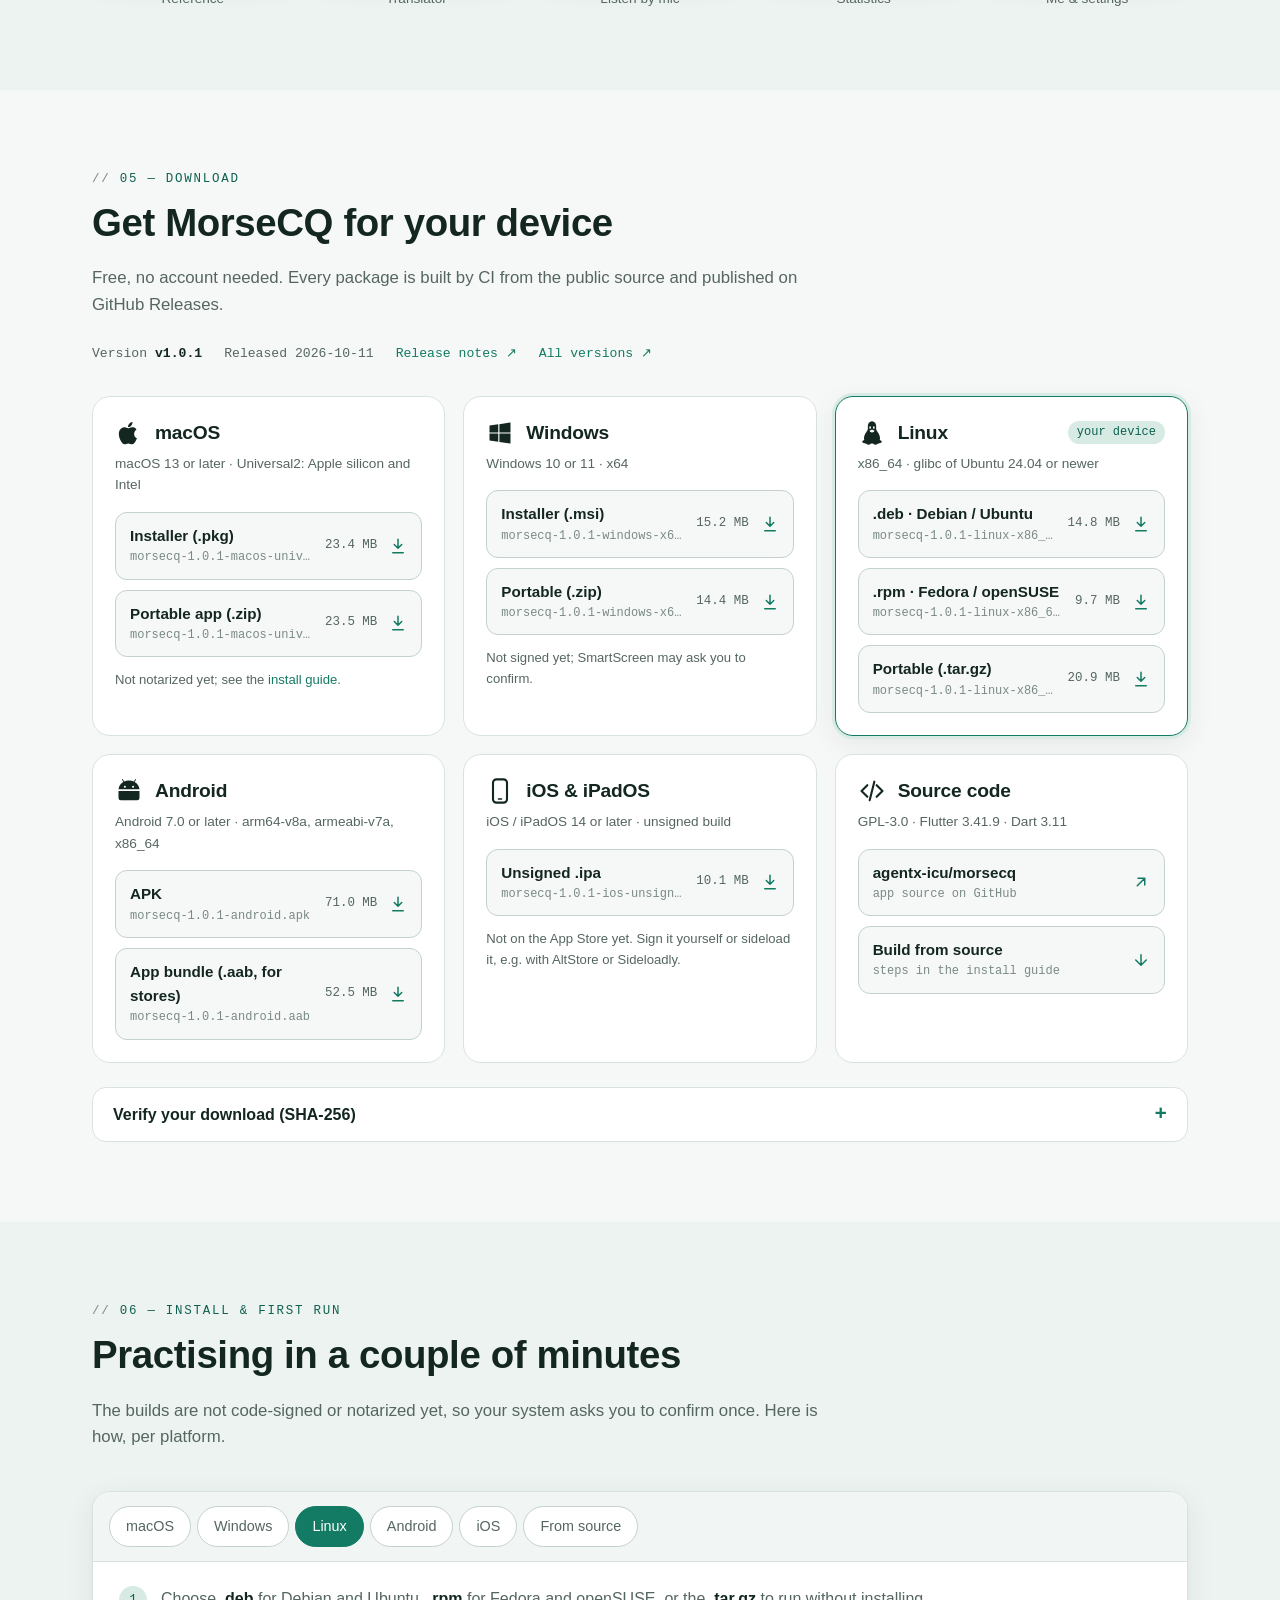
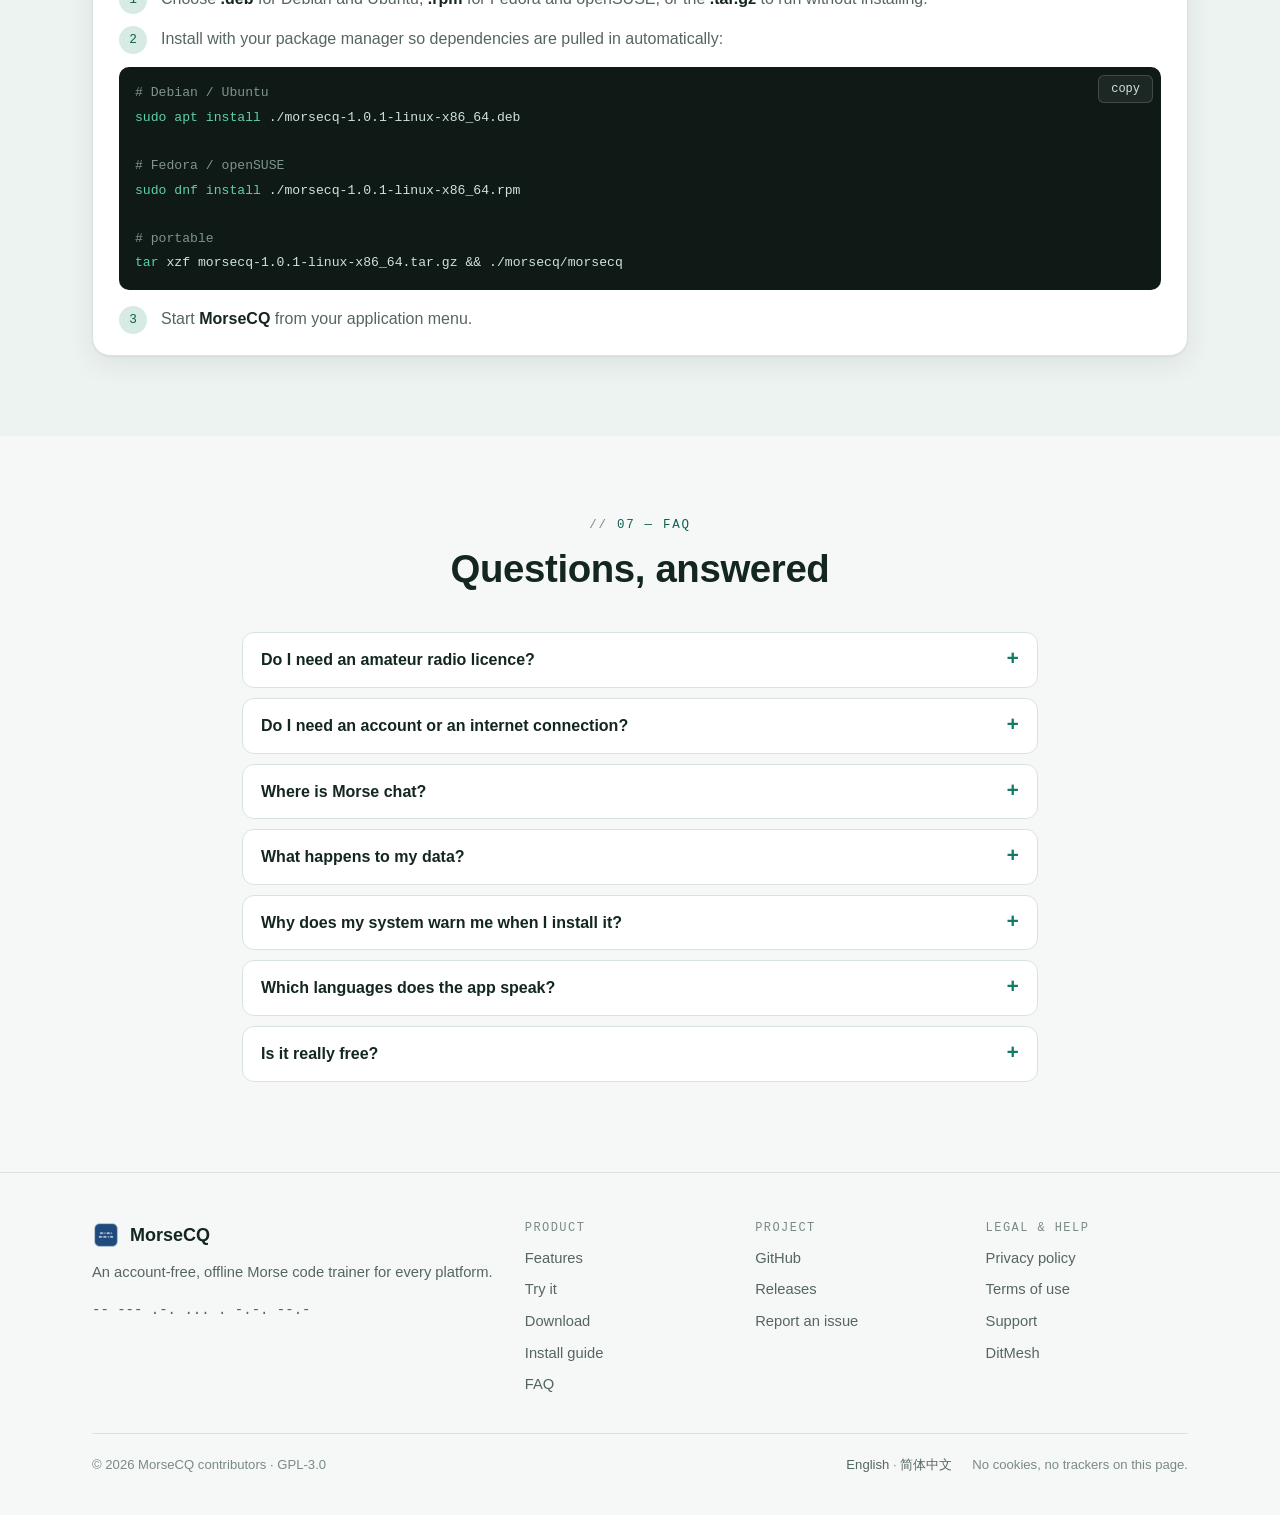
==== commit 5d97f24e: "Restore the site root entry point" ====
--- a/index.html
+++ b/index.html
@@ -1,446 +1,31 @@
 <!doctype html>
-<html lang="en" data-lang="en">
+<html lang="en">
 <head>
 <meta charset="utf-8">
 <meta name="viewport" content="width=device-width, initial-scale=1">
-<title>MorseCQ — Talk in Morse code</title>
-<meta name="description" content="MorseCQ is a free Morse code trainer and a serverless, peer-to-peer Morse chat on the Tox network. Learn with Koch lessons and keying drills, then key it to real people. macOS, Windows, Linux, Android and iOS.">
-<link rel="canonical" href="https://morsecq.agentx.icu/">
+<title>MorseCQ</title>
+<link rel="canonical" href="https://morsecq.agentx.icu/en/">
+<link rel="alternate" hreflang="en" href="https://morsecq.agentx.icu/en/">
+<link rel="alternate" hreflang="zh-CN" href="https://morsecq.agentx.icu/zh/">
+<link rel="alternate" hreflang="x-default" href="https://morsecq.agentx.icu/">
 <link rel="icon" type="image/png" href="assets/img/favicon-64.png">
-<link rel="apple-touch-icon" href="assets/img/icon-512.png">
-<meta name="theme-color" content="#137a63">
-<meta property="og:type" content="website">
-<meta property="og:title" content="MorseCQ — Talk in Morse code">
-<meta property="og:description" content="Morse code trainer and serverless peer-to-peer Morse chat. Free and open source (GPL-3.0).">
-<meta property="og:url" content="https://morsecq.agentx.icu/">
-<meta property="og:image" content="https://morsecq.agentx.icu/assets/img/en/desktop-learn_home.jpg">
-<meta name="twitter:card" content="summary_large_image">
-<link rel="stylesheet" href="assets/style.css">
 <script>
-  // Pick the language before first paint so there is no flash of the wrong one.
+  // Send the visitor to their language: ?lang=, then their last choice, then the browser.
   (function () {
     var m = /[?&]lang=(en|zh)\b/.exec(location.search), l = m && m[1];
     try { l = l || localStorage.getItem('morsecq-lang'); } catch (e) {}
     if (!l) l = /^zh\b/i.test(navigator.language || '') ? 'zh' : 'en';
-    document.documentElement.setAttribute('data-lang', l);
-    document.documentElement.lang = l === 'zh' ? 'zh-CN' : 'en';
+    location.replace(l + '/' + location.hash);
   })();
 </script>
+<style>
+  body { font: 16px/1.6 -apple-system, BlinkMacSystemFont, "Segoe UI", "PingFang SC", "Microsoft YaHei", sans-serif;
+         background: #f6f8f7; color: #13261f; display: grid; place-items: center; min-height: 100vh; margin: 0; }
+  a { color: #0e6150; margin: 0 12px; font-weight: 600; }
+  @media (prefers-color-scheme: dark) { body { background: #0e1513; color: #e3ece8; } a { color: #5fd0ad; } }
+</style>
 </head>
 <body>
-
-<header class="nav">
-  <div class="wrap nav-in">
-    <a class="brand" href="#top">
-      <img src="assets/img/icon-512.png" alt="" width="32" height="32">
-      <span>MorseCQ</span>
-    </a>
-    <nav class="nav-links">
-      <a href="#features"><span lang="en">Features</span><span lang="zh">功能</span></a>
-      <a href="#try"><span lang="en">Try it</span><span lang="zh">试一试</span></a>
-      <a href="#screens"><span lang="en">Screenshots</span><span lang="zh">截图</span></a>
-      <a href="#download"><span lang="en">Download</span><span lang="zh">下载</span></a>
-      <a href="#faq">FAQ</a>
-    </nav>
-    <div class="nav-act">
-      <button class="lang-btn" type="button" id="langBtn" aria-label="Switch language / 切换语言">
-        <span lang="en">中文</span><span lang="zh">EN</span>
-      </button>
-      <a class="gh" href="https://github.com/agentx-icu/morsecq" aria-label="GitHub">
-        <svg viewBox="0 0 16 16" width="20" height="20" aria-hidden="true"><path fill="currentColor" d="M8 0C3.58 0 0 3.58 0 8c0 3.54 2.29 6.53 5.47 7.59.4.07.55-.17.55-.38 0-.19-.01-.82-.01-1.49-2.01.37-2.53-.49-2.69-.94-.09-.23-.48-.94-.82-1.13-.28-.15-.68-.52-.01-.53.63-.01 1.08.58 1.23.82.72 1.21 1.87.87 2.33.66.07-.52.28-.87.51-1.07-1.78-.2-3.64-.89-3.64-3.95 0-.87.31-1.59.82-2.15-.08-.2-.36-1.02.08-2.12 0 0 .67-.21 2.2.82.64-.18 1.32-.27 2-.27.68 0 1.36.09 2 .27 1.53-1.04 2.2-.82 2.2-.82.44 1.1.16 1.92.08 2.12.51.56.82 1.27.82 2.15 0 3.07-1.87 3.75-3.65 3.95.29.25.54.73.54 1.48 0 1.07-.01 1.93-.01 2.2 0 .21.15.46.55.38A8.013 8.013 0 0016 8c0-4.42-3.58-8-8-8z"/></svg>
-      </a>
-    </div>
-  </div>
-</header>
-
-<main id="top">
-
-<!-- ============ HERO ============ -->
-<section class="hero">
-  <div class="wrap hero-in">
-    <div class="hero-copy">
-      <p class="eyebrow mono" aria-hidden="true">-.-. --.- &nbsp;-.-. --.- &nbsp;-.-. --.-</p>
-      <h1>
-        <span lang="en">Talk in Morse code.</span>
-        <span lang="zh">用摩尔斯电码聊天。</span>
-      </h1>
-      <p class="lede">
-        <span lang="en">MorseCQ is a Morse code trainer <em>and</em> a serverless, peer-to-peer Morse chat. Learn the code with structured Koch lessons and keying drills, then key it to real people — one-to-one or in group nets — with no server in the middle.</span>
-        <span lang="zh">MorseCQ 既是摩尔斯电码训练器，<em>也是</em>无需服务器的点对点摩尔斯聊天工具。用 Koch 课程和拍发练习学会电码，再把它拍发给真实的人——一对一或在群组网络里——中间没有任何服务器。</span>
-      </p>
-      <div class="cta">
-        <a class="btn primary" href="#download" id="heroDl">
-          <svg viewBox="0 0 24 24" width="18" height="18" aria-hidden="true"><path fill="currentColor" d="M12 16l-5-5h3V4h4v7h3l-5 5zm-7 2h14v2H5v-2z"/></svg>
-          <span id="heroDlLabel"><span lang="en">Download</span><span lang="zh">下载</span></span>
-        </a>
-        <a class="btn ghost" href="https://github.com/agentx-icu/morsecq">
-          <span lang="en">Source on GitHub</span><span lang="zh">GitHub 源码</span>
-        </a>
-      </div>
-      <ul class="pills">
-        <li><span lang="en">Free &amp; open source · GPL-3.0</span><span lang="zh">免费开源 · GPL-3.0</span></li>
-        <li><span lang="en">No account, no server</span><span lang="zh">无账号，无服务器</span></li>
-        <li>macOS · Windows · Linux · Android · iOS</li>
-      </ul>
-    </div>
-    <div class="hero-art" aria-hidden="true">
-      <img class="shot desk" data-i18n-src src="assets/img/en/desktop-learn_home.jpg" alt="" width="1280" height="800">
-      <img class="shot phone" data-i18n-src src="assets/img/en/phone-conversation.jpg" alt="" width="414" height="900">
-    </div>
-  </div>
-  <div class="wrap">
-    <p class="status">
-      <strong><span lang="en">Pre-alpha.</span><span lang="zh">预览版（Pre-alpha）。</span></strong>
-      <span lang="en">Every v1 module works and is tested, but expect breaking changes — including to saved data. Builds are not yet signed.</span>
-      <span lang="zh">v1 的全部模块都已可用并通过测试，但仍可能出现不兼容变更（包括已保存的数据）。安装包尚未签名。</span>
-    </p>
-  </div>
-</section>
-
-<!-- ============ HIGHLIGHTS ============ -->
-<section class="band">
-  <div class="wrap grid4">
-    <div class="hl">
-      <div class="hl-k mono">· − · ·</div>
-      <h3><span lang="en">Learn properly</span><span lang="zh">系统地学</span></h3>
-      <p><span lang="en">Koch method with Farnsworth spacing, 42 lessons, spaced repetition and daily goals.</span><span lang="zh">Koch 教学法 + Farnsworth 字间距，42 课，间隔重复与每日目标。</span></p>
-    </div>
-    <div class="hl">
-      <div class="hl-k mono">− · − ·</div>
-      <h3><span lang="en">Talk to people</span><span lang="zh">和真人通联</span></h3>
-      <p><span lang="en">Messages replay as dits and dahs at <em>your</em> speed, one-to-one or in group nets.</span><span lang="zh">消息以<em>你</em>设定的速度回放为嘀嗒声，一对一或群组网络皆可。</span></p>
-    </div>
-    <div class="hl">
-      <div class="hl-k mono">− − · −</div>
-      <h3><span lang="en">Truly peer-to-peer</span><span lang="zh">真正点对点</span></h3>
-      <p><span lang="en">Built on the Tox network — end-to-end encrypted, no central server, no phone number.</span><span lang="zh">基于 Tox 网络——端到端加密，没有中心服务器，不需要手机号。</span></p>
-    </div>
-    <div class="hl">
-      <div class="hl-k mono">· − − ·</div>
-      <h3><span lang="en">Everywhere</span><span lang="zh">全平台</span></h3>
-      <p><span lang="en">One app for macOS, Windows, Linux, Android and iOS, in English and Chinese.</span><span lang="zh">同一款应用覆盖 macOS、Windows、Linux、Android 与 iOS，中英双语。</span></p>
-    </div>
-  </div>
-</section>
-
-<!-- ============ FEATURES ============ -->
-<section id="features" class="sec">
-  <div class="wrap">
-    <h2 class="sec-h">
-      <span lang="en">Everything you need, from first dit to first QSO</span>
-      <span lang="zh">从第一个“嘀”到第一次通联，一应俱全</span>
-    </h2>
-    <p class="sec-sub">
-      <span lang="en">Five destinations — Learn, Chat, Groups, Reference and Me — behind one Tox identity that you own.</span>
-      <span lang="zh">五个主页面——学习、聊天、群组、参考、我——共用一个完全属于你的 Tox 身份。</span>
-    </p>
-
-    <!-- Learn -->
-    <article class="feat">
-      <div class="feat-copy">
-        <p class="tag"><span lang="en">Learn</span><span lang="zh">学习</span></p>
-        <h3><span lang="en">A real course, not a flashcard deck</span><span lang="zh">一套真正的课程，而不只是闪卡</span></h3>
-        <p><span lang="en">MorseCQ teaches the way experienced operators recommend: characters at full speed from day one, new ones added only when you copy the current set reliably.</span><span lang="zh">MorseCQ 按资深报务员推荐的方式教学：从第一天起就以全速发音学字符，只有当前字符抄收稳定后才加入新字符。</span></p>
-        <ul class="ticks">
-          <li><span lang="en"><b>Koch method</b> — 42 lessons with progress stored per identity.</span><span lang="zh"><b>Koch 教学法</b>——42 课，进度按身份分别保存。</span></li>
-          <li><span lang="en"><b>Farnsworth spacing</b> — fast characters, generous gaps while you learn.</span><span lang="zh"><b>Farnsworth 间距</b>——字符快速，字间留足思考时间。</span></li>
-          <li><span lang="en"><b>Spaced repetition</b> — characters you miss come back when they are due.</span><span lang="zh"><b>间隔重复</b>——抄错的字符会在到期时再次出现。</span></li>
-          <li><span lang="en"><b>Daily goals and streaks</b> to keep a little practice going every day.</span><span lang="zh"><b>每日目标与连续打卡</b>，每天都练一点。</span></li>
-        </ul>
-      </div>
-      <figure class="feat-art"><img data-i18n-src src="assets/img/en/desktop-learn_home.jpg" alt="Learn screen" data-alt-zh="学习页面" loading="lazy" width="1280" height="800"></figure>
-    </article>
-
-    <!-- Drills -->
-    <article class="feat rev">
-      <div class="feat-copy">
-        <p class="tag"><span lang="en">Receive &amp; send drills</span><span lang="zh">抄收与拍发练习</span></p>
-        <h3><span lang="en">Copy by ear, key by hand</span><span lang="zh">用耳朵抄收，用手拍发</span></h3>
-        <p><span lang="en">Copy drills cover everything you hear on the air:</span><span lang="zh">抄收练习覆盖你在空中会听到的一切：</span></p>
-        <div class="chips">
-          <span lang="en">Character groups</span><span lang="zh">字符组</span>
-          <span lang="en">Single characters</span><span lang="zh">单字符</span>
-          <span lang="en">Words</span><span lang="zh">单词</span>
-          <span lang="en">Abbreviations &amp; Q-codes</span><span lang="zh">缩略语与 Q 简语</span>
-          <span lang="en">Number groups</span><span lang="zh">数字组</span>
-          <span lang="en">Callsigns</span><span lang="zh">呼号</span>
-          <span lang="en">Look-alike pairs</span><span lang="zh">易混字符对</span>
-          <span lang="en">Short QSOs</span><span lang="zh">简短通联</span>
-          <span lang="en">Contest exchanges</span><span lang="zh">比赛交换</span>
-        </div>
-        <p><span lang="en">Send practice works on an on-screen <b>straight key</b> or <b>iambic paddle</b>, and on the <b>desktop keyboard</b>. A streaming decoder shows what you keyed in real time, with <b>rhythm diagnostics</b> that tell you whether your dahs are too short or your gaps too long.</span><span lang="zh">拍发练习支持屏幕上的<b>手键</b>、<b>双桨自动键（iambic）</b>以及<b>桌面键盘</b>。流式解码器实时显示你拍出的内容，<b>节奏诊断</b>会告诉你“嗒”是否太短、间隔是否太长。</span></p>
-      </div>
-      <figure class="feat-art phones">
-        <img data-i18n-src src="assets/img/en/phone-receive_drill.jpg" alt="Receive drill" data-alt-zh="抄收练习" loading="lazy" width="414" height="900">
-        <img data-i18n-src src="assets/img/en/phone-send_practice.jpg" alt="Send practice" data-alt-zh="拍发练习" loading="lazy" width="414" height="900">
-      </figure>
-    </article>
-
-    <!-- Chat -->
-    <article class="feat">
-      <div class="feat-copy">
-        <p class="tag"><span lang="en">Chat</span><span lang="zh">聊天</span></p>
-        <h3><span lang="en">A Morse QSO with a friend, anywhere</span><span lang="zh">随时随地，和朋友来一次摩尔斯通联</span></h3>
-        <ul class="ticks">
-          <li><span lang="en"><b>Add friends by Tox ID or QR code</b> — no phone number, no email, no sign-up.</span><span lang="zh"><b>通过 Tox ID 或二维码加好友</b>——无需手机号、邮箱或注册。</span></li>
-          <li><span lang="en"><b>Replayed at the listener's speed</b> — messages travel as plain text, and MorseCQ plays them back as dits and dahs at the WPM <em>you</em> choose.</span><span lang="zh"><b>按收听者的速度回放</b>——消息以纯文本传输，MorseCQ 按<em>你</em>设定的 WPM 播放成嘀嗒声。</span></li>
-          <li><span lang="en"><b>Listen first, then reveal</b> — a training mode that hides the text until you have copied it by ear.</span><span lang="zh"><b>先听后看</b>——训练模式会先隐藏文字，等你用耳朵抄完再显示。</span></li>
-          <li><span lang="en"><b>Three ways to send</b>: keyboard, straight key or paddle, with pre-listen before you hit send.</span><span lang="zh"><b>三种发送方式</b>：键盘、手键或电键，发送前可以先试听。</span></li>
-          <li><span lang="en"><b>Offline queue</b> — messages wait as "pending" until your friend comes online.</span><span lang="zh"><b>离线队列</b>——对方离线时消息标记为“待发送”，上线后自动送达。</span></li>
-          <li><span lang="en"><b>Interoperates with toxee</b> and any other Tim2Tox client.</span><span lang="zh"><b>与 toxee 互通</b>，也兼容其他 Tim2Tox 客户端。</span></li>
-        </ul>
-      </div>
-      <figure class="feat-art"><img data-i18n-src src="assets/img/en/desktop-conversation.jpg" alt="A CW QSO" data-alt-zh="一次 CW 通联" loading="lazy" width="1280" height="800"></figure>
-    </article>
-
-    <!-- Groups -->
-    <article class="feat rev">
-      <div class="feat-copy">
-        <p class="tag"><span lang="en">Groups</span><span lang="zh">群组</span></p>
-        <h3><span lang="en">Run a net with your club</span><span lang="zh">和你的电台俱乐部开一场网络通联</span></h3>
-        <p><span lang="en">Create a group, invite friends or let them join by chat ID. Group messages are Morse too, with a member list and automatic re-join after restart. Built on Tox NGC groups, so there is still no server.</span><span lang="zh">创建群组、邀请好友，或让他们通过 chat ID 加入。群消息同样是摩尔斯电码，带成员列表，重启后自动重新入群。基于 Tox NGC 群组实现，依旧没有服务器。</span></p>
-      </div>
-      <figure class="feat-art"><img data-i18n-src src="assets/img/en/desktop-group_conversation.jpg" alt="Group net" data-alt-zh="群组通联" loading="lazy" width="1280" height="800"></figure>
-    </article>
-
-    <!-- Card grid of the rest -->
-    <div class="cards">
-      <div class="card">
-        <div class="ico" aria-hidden="true"><svg viewBox="0 0 24 24"><path d="M12 14a3 3 0 003-3V5a3 3 0 00-6 0v6a3 3 0 003 3zm5-3a5 5 0 01-10 0H5a7 7 0 006 6.92V21h2v-3.08A7 7 0 0019 11h-2z"/></svg></div>
-        <h4><span lang="en">Listen by microphone</span><span lang="zh">麦克风听码</span></h4>
-        <p><span lang="en">Decode Morse from live audio — a radio, a practice oscillator, a video. Goertzel tone detection with auto-tune and an envelope gate.</span><span lang="zh">从现场音频解码摩尔斯电码——电台、练习振荡器或视频都行。Goertzel 音调检测，自动调谐，包络门限。</span></p>
-      </div>
-      <div class="card">
-        <div class="ico" aria-hidden="true"><svg viewBox="0 0 24 24"><path d="M21 5c-1.1-.35-2.3-.5-3.5-.5-1.95 0-4.05.4-5.5 1.5-1.45-1.1-3.55-1.5-5.5-1.5S2.45 4.9 1 6v14.65c0 .25.25.5.5.5.1 0 .15-.05.25-.05C3.1 20.45 5.05 20 6.5 20c1.95 0 4.05.4 5.5 1.5 1.35-.85 3.8-1.5 5.5-1.5 1.65 0 3.35.3 4.75 1.05.1.05.15.05.25.05.25 0 .5-.25.5-.5V6c-.6-.45-1.25-.75-2-1zm0 13.5c-1.1-.35-2.3-.5-3.5-.5-1.7 0-4.15.65-5.5 1.5V8c1.35-.85 3.8-1.5 5.5-1.5 1.2 0 2.4.15 3.5.5v11.5z"/></svg></div>
-        <h4><span lang="en">Reference &amp; translator</span><span lang="zh">参考资料与翻译器</span></h4>
-        <p><span lang="en">Alphabet, punctuation, prosigns, Q-codes and CW abbreviations, plus a two-way text ↔ Morse translator with playback.</span><span lang="zh">字母、标点、勤务符号、Q 简语和 CW 缩略语，外加支持播放的文本 ↔ 摩尔斯双向翻译器。</span></p>
-      </div>
-      <div class="card">
-        <div class="ico" aria-hidden="true"><svg viewBox="0 0 24 24"><path d="M20 6h-4.6l2.3-2.3-.7-.7L14 6H4a2 2 0 00-2 2v11a2 2 0 002 2h16a2 2 0 002-2V8a2 2 0 00-2-2zm-11 13a4 4 0 110-8 4 4 0 010 8zm11-7h-2v-2h-2v2h-2V9h6v3z"/></svg></div>
-        <h4><span lang="en">Radio tools</span><span lang="zh">无线电工具</span></h4>
-        <p><span lang="en">Maidenhead locator with distance and beam heading, IARU band edges with wavelength and antenna lengths, CW speed calculator, RST builder and a UTC clock.</span><span lang="zh">梅登黑德网格定位（含距离与天线方位角）、IARU 各区频段边界（含波长与天线长度）、CW 速度换算、RST 报告生成器和 UTC 时钟。</span></p>
-      </div>
-      <div class="card">
-        <div class="ico" aria-hidden="true"><svg viewBox="0 0 24 24"><path d="M3 13h2v8H3v-8zm4-4h2v12H7V9zm4-6h2v18h-2V3zm4 9h2v9h-2v-9zm4-3h2v12h-2V9z"/></svg></div>
-        <h4><span lang="en">Statistics</span><span lang="zh">统计</span></h4>
-        <p><span lang="en">Accuracy trends, a per-character grid, a confusion heat-map that shows which characters you mix up, and a practice calendar.</span><span lang="zh">准确率趋势、逐字符掌握度网格、显示你常混淆哪些字符的混淆热力图，以及练习日历。</span></p>
-      </div>
-      <div class="card">
-        <div class="ico" aria-hidden="true"><svg viewBox="0 0 24 24"><path d="M12 3a9 9 0 000 18c.83 0 1.5-.67 1.5-1.5 0-.39-.15-.74-.39-1.01-.23-.26-.38-.61-.38-.99 0-.83.67-1.5 1.5-1.5H16a5 5 0 005-5c0-4.42-4.03-8-9-8zm-5.5 9a1.5 1.5 0 110-3 1.5 1.5 0 010 3zm3-4a1.5 1.5 0 110-3 1.5 1.5 0 010 3zm5 0a1.5 1.5 0 110-3 1.5 1.5 0 010 3zm3 4a1.5 1.5 0 110-3 1.5 1.5 0 010 3z"/></svg></div>
-        <h4><span lang="en">Five looks, light or dark</span><span lang="zh">五种风格，明暗随心</span></h4>
-        <p><span lang="en">Modern Calm, Classic Brass, Night Radio, Paper Handbook and Fresh Cartoon — each with independent System / Light / Dark mode.</span><span lang="zh">Modern Calm、Classic Brass、Night Radio、Paper Handbook、Fresh Cartoon，每种都可独立选择跟随系统 / 浅色 / 深色。</span></p>
-      </div>
-      <div class="card">
-        <div class="ico" aria-hidden="true"><svg viewBox="0 0 24 24"><path d="M12 22a2 2 0 002-2h-4a2 2 0 002 2zm6-6v-5c0-3.07-1.64-5.64-4.5-6.32V4a1.5 1.5 0 00-3 0v.68C7.63 5.36 6 7.92 6 11v5l-2 2v1h16v-1l-2-2z"/></svg></div>
-        <h4><span lang="en">Sound, haptics, light</span><span lang="zh">声音、振动、闪光</span></h4>
-        <p><span lang="en">Low-latency sidetone on every platform, haptics on phones and a screen flash everywhere. Notifications arrive with a Morse pattern and an unread badge.</span><span lang="zh">全平台低延迟侧音、手机振动反馈、所有平台的屏幕闪光。通知带摩尔斯节奏和未读角标。</span></p>
-      </div>
-      <div class="card">
-        <div class="ico" aria-hidden="true"><svg viewBox="0 0 24 24"><path d="M12 1L3 5v6c0 5.55 3.84 10.74 9 12 5.16-1.26 9-6.45 9-12V5l-9-4zm0 10.99h7c-.53 4.12-3.28 7.79-7 8.94V12H5V6.3l7-3.11v8.8z"/></svg></div>
-        <h4><span lang="en">Your identity, your keys</span><span lang="zh">你的身份，你的密钥</span></h4>
-        <p><span lang="en">The Tox identity is created on your device. Back it up and restore it as an encrypted <code>.tox</code> file or a QR code.</span><span lang="zh">Tox 身份在你自己的设备上生成，可备份 / 恢复为加密的 <code>.tox</code> 文件或二维码。</span></p>
-      </div>
-      <div class="card">
-        <div class="ico" aria-hidden="true"><svg viewBox="0 0 24 24"><path d="M21 2H3a2 2 0 00-2 2v12a2 2 0 002 2h7l-2 3v1h8v-1l-2-3h7a2 2 0 002-2V4a2 2 0 00-2-2zm0 12H3V4h18v10z"/></svg></div>
-        <h4><span lang="en">At home on the desktop</span><span lang="zh">桌面端体验完整</span></h4>
-        <p><span lang="en">Window size remembered, close to tray, tray menu and keyboard shortcuts on macOS, Windows and Linux.</span><span lang="zh">在 macOS、Windows、Linux 上记住窗口大小，支持关闭到托盘、托盘菜单和快捷键。</span></p>
-      </div>
-    </div>
-  </div>
-</section>
-
-<!-- ============ HOW IT WORKS ============ -->
-<section class="sec alt">
-  <div class="wrap">
-    <h2 class="sec-h"><span lang="en">How a message travels</span><span lang="zh">一条消息是怎么传过去的</span></h2>
-    <ol class="flow">
-      <li>
-        <span class="n mono">1</span>
-        <h4><span lang="en">You key it</span><span lang="zh">你拍发</span></h4>
-        <p><span lang="en">Type, tap a straight key or squeeze a paddle. MorseCQ decodes your keying into text.</span><span lang="zh">打字、点手键或按双桨电键，MorseCQ 把你的拍发解码成文字。</span></p>
-      </li>
-      <li>
-        <span class="n mono">2</span>
-        <h4><span lang="en">Tox carries it</span><span lang="zh">Tox 传输</span></h4>
-        <p><span lang="en">The text travels end-to-end encrypted over the Tox peer-to-peer network. There is no central MorseCQ server and nothing stores your chat.</span><span lang="zh">文字经端到端加密的 Tox 点对点网络传给对方。没有 MorseCQ 中心服务器，也没有任何地方存储你的聊天记录。</span></p>
-      </li>
-      <li>
-        <span class="n mono">3</span>
-        <h4><span lang="en">They hear it</span><span lang="zh">对方收听</span></h4>
-        <p><span lang="en">Their MorseCQ plays it as Morse at <em>their</em> chosen speed and tone — so a beginner and an old hand can talk comfortably.</span><span lang="zh">对方的 MorseCQ 按<em>他们自己</em>设定的速度和音调播放——新手和老手也能聊得自在。</span></p>
-      </li>
-    </ol>
-  </div>
-</section>
-
-<!-- ============ TRY IT ============ -->
-<section id="try" class="sec">
-  <div class="wrap">
-    <h2 class="sec-h"><span lang="en">Try it right here</span><span lang="zh">在这里试一试</span></h2>
-    <p class="sec-sub"><span lang="en">Type something and hear it the way MorseCQ plays a message.</span><span lang="zh">输入一段文字，听听 MorseCQ 播放消息时的样子。</span></p>
-    <div class="demo">
-      <div class="demo-row">
-        <input id="demoIn" type="text" maxlength="80" value="CQ CQ DE MORSECQ K" aria-label="Text to play" data-label-zh="要播放的文字">
-        <button class="btn primary" id="demoPlay" type="button">
-          <svg viewBox="0 0 24 24" width="18" height="18" aria-hidden="true"><path fill="currentColor" d="M8 5v14l11-7z"/></svg>
-          <span class="when-idle"><span lang="en">Play</span><span lang="zh">播放</span></span>
-          <span class="when-busy"><span lang="en">Stop</span><span lang="zh">停止</span></span>
-        </button>
-      </div>
-      <div class="demo-out mono" id="demoOut" aria-live="polite"></div>
-      <div class="demo-ctl">
-        <label><span lang="en">Speed</span><span lang="zh">速度</span> <b id="wpmV">20</b> WPM
-          <input id="wpm" type="range" min="5" max="40" value="20"></label>
-        <label><span lang="en">Tone</span><span lang="zh">音调</span> <b id="hzV">600</b> Hz
-          <input id="hz" type="range" min="400" max="900" step="10" value="600"></label>
-      </div>
-    </div>
-  </div>
-</section>
-
-<!-- ============ SCREENSHOTS ============ -->
-<section id="screens" class="sec alt">
-  <div class="wrap">
-    <h2 class="sec-h"><span lang="en">Screenshots</span><span lang="zh">截图</span></h2>
-    <p class="sec-sub"><span lang="en">Real frames captured by the app's own screenshot tool, not mock-ups.</span><span lang="zh">均由应用自带的截图工具生成的真实画面，不是效果图。</span></p>
-    <div class="tabs" role="tablist">
-      <button role="tab" class="on" id="tab-phone" aria-controls="pane-phone" aria-selected="true" data-tab="phone" type="button"><span lang="en">Phone</span><span lang="zh">手机</span></button>
-      <button role="tab" id="tab-desktop" aria-controls="pane-desktop" aria-selected="false" tabindex="-1" data-tab="desktop" type="button"><span lang="en">Desktop</span><span lang="zh">桌面</span></button>
-    </div>
-    <div class="gallery phone-g" id="pane-phone" role="tabpanel" aria-labelledby="tab-phone" data-pane="phone">
-      <figure><img data-i18n-src src="assets/img/en/phone-chat_list.jpg" alt="" loading="lazy"><figcaption><span lang="en">Chats</span><span lang="zh">会话列表</span></figcaption></figure>
-      <figure><img data-i18n-src src="assets/img/en/phone-group_conversation.jpg" alt="" loading="lazy"><figcaption><span lang="en">Group net</span><span lang="zh">群组通联</span></figcaption></figure>
-      <figure><img data-i18n-src src="assets/img/en/phone-translator.jpg" alt="" loading="lazy"><figcaption><span lang="en">Translator</span><span lang="zh">翻译器</span></figcaption></figure>
-      <figure><img data-i18n-src src="assets/img/en/phone-listen.jpg" alt="" loading="lazy"><figcaption><span lang="en">Listen by mic</span><span lang="zh">麦克风听码</span></figcaption></figure>
-      <figure><img data-i18n-src src="assets/img/en/phone-stats.jpg" alt="" loading="lazy"><figcaption><span lang="en">Statistics</span><span lang="zh">统计</span></figcaption></figure>
-    </div>
-    <div class="gallery desk-g" id="pane-desktop" role="tabpanel" aria-labelledby="tab-desktop" data-pane="desktop" hidden>
-      <figure><img data-i18n-src src="assets/img/en/desktop-stats.jpg" alt="" loading="lazy"><figcaption><span lang="en">Statistics</span><span lang="zh">统计</span></figcaption></figure>
-      <figure><img data-i18n-src src="assets/img/en/desktop-reference.jpg" alt="" loading="lazy"><figcaption><span lang="en">Reference</span><span lang="zh">参考</span></figcaption></figure>
-      <figure><img data-i18n-src src="assets/img/en/desktop-listen.jpg" alt="" loading="lazy"><figcaption><span lang="en">Listen by mic</span><span lang="zh">麦克风听码</span></figcaption></figure>
-      <figure><img data-i18n-src src="assets/img/en/desktop-conversation.jpg" alt="" loading="lazy"><figcaption><span lang="en">Conversation</span><span lang="zh">会话</span></figcaption></figure>
-    </div>
-  </div>
-</section>
-
-<!-- ============ DOWNLOAD ============ -->
-<section id="download" class="sec">
-  <div class="wrap">
-    <h2 class="sec-h"><span lang="en">Download</span><span lang="zh">下载</span></h2>
-    <p class="sec-sub">
-      <span lang="en">Latest release:</span><span lang="zh">最新版本：</span>
-      <a id="relLink" href="https://github.com/agentx-icu/morsecq/releases/tag/v0.1.1"><b id="relName">v0.1.1</b></a>
-      <span id="relDate" class="muted"></span>
-      · <a id="sumsLink" href="https://github.com/agentx-icu/morsecq/releases/download/v0.1.1/SHA256SUMS">SHA256SUMS</a>
-    </p>
-
-    <div class="dl-grid" id="dlGrid">
-      <div class="dl" data-os="macos">
-        <h3>macOS</h3>
-        <p class="req"><span lang="en">Apple silicon (M1 or later)</span><span lang="zh">Apple 芯片（M1 及以上）</span></p>
-        <a class="btn primary" data-asset="macos-arm64.pkg" href="https://github.com/agentx-icu/morsecq/releases/download/v0.1.1/morsecq-0.1.1-macos-arm64.pkg"><span lang="en">Installer</span><span lang="zh">安装包</span> .pkg</a>
-        <a class="alt-link" data-asset="macos-arm64.zip" href="https://github.com/agentx-icu/morsecq/releases/download/v0.1.1/morsecq-0.1.1-macos-arm64.zip"><span lang="en">Portable</span><span lang="zh">免安装版</span> .zip</a>
-        <p class="note"><span lang="en">Not notarized yet: right-click the .pkg → Open.</span><span lang="zh">尚未公证：右键点击 .pkg →「打开」。</span></p>
-      </div>
-      <div class="dl" data-os="windows">
-        <h3>Windows</h3>
-        <p class="req"><span lang="en">Windows 10/11, x64</span><span lang="zh">Windows 10/11，x64</span></p>
-        <a class="btn primary" data-asset="windows-x64.msi" href="https://github.com/agentx-icu/morsecq/releases/download/v0.1.1/morsecq-0.1.1-windows-x64.msi"><span lang="en">Installer</span><span lang="zh">安装包</span> .msi</a>
-        <a class="alt-link" data-asset="windows-x64.zip" href="https://github.com/agentx-icu/morsecq/releases/download/v0.1.1/morsecq-0.1.1-windows-x64.zip"><span lang="en">Portable</span><span lang="zh">免安装版</span> .zip</a>
-        <p class="note"><span lang="en">Not signed yet: SmartScreen → More info → Run anyway.</span><span lang="zh">尚未签名：SmartScreen →「更多信息」→「仍要运行」。</span></p>
-      </div>
-      <div class="dl" data-os="linux">
-        <h3>Linux</h3>
-        <p class="req"><span lang="en">x86_64, glibc of Ubuntu 24.04 or newer</span><span lang="zh">x86_64，glibc 不低于 Ubuntu 24.04</span></p>
-        <a class="btn primary" data-asset="linux-x86_64.deb" href="https://github.com/agentx-icu/morsecq/releases/download/v0.1.1/morsecq-0.1.1-linux-x86_64.deb">.deb <span class="muted-in">Debian / Ubuntu</span></a>
-        <a class="btn soft" data-asset="linux-x86_64.rpm" href="https://github.com/agentx-icu/morsecq/releases/download/v0.1.1/morsecq-0.1.1-linux-x86_64.rpm">.rpm <span class="muted-in">Fedora / openSUSE</span></a>
-        <a class="alt-link" data-asset="linux-x86_64.tar.gz" href="https://github.com/agentx-icu/morsecq/releases/download/v0.1.1/morsecq-0.1.1-linux-x86_64.tar.gz"><span lang="en">Portable</span><span lang="zh">免安装版</span> .tar.gz</a>
-      </div>
-      <div class="dl" data-os="android">
-        <h3>Android</h3>
-        <p class="req">arm64-v8a · armeabi-v7a · x86_64</p>
-        <a class="btn primary" data-asset="android.apk" href="https://github.com/agentx-icu/morsecq/releases/download/v0.1.1/morsecq-0.1.1-android.apk"><span lang="en">Download</span><span lang="zh">下载</span> .apk</a>
-        <a class="alt-link" data-asset="android.aab" href="https://github.com/agentx-icu/morsecq/releases/download/v0.1.1/morsecq-0.1.1-android.aab">.aab <span lang="en">(for stores)</span><span lang="zh">（用于应用商店）</span></a>
-        <p class="note"><span lang="en">Sideload: allow installs from your browser or file manager.</span><span lang="zh">侧载安装：允许浏览器或文件管理器安装未知应用。</span></p>
-      </div>
-      <div class="dl" data-os="ios">
-        <h3>iOS / iPadOS</h3>
-        <p class="req"><span lang="en">Unsigned build</span><span lang="zh">未签名构建</span></p>
-        <a class="btn primary" data-asset="ios-unsigned.ipa" href="https://github.com/agentx-icu/morsecq/releases/download/v0.1.1/morsecq-0.1.1-ios-unsigned.ipa"><span lang="en">Download</span><span lang="zh">下载</span> .ipa</a>
-        <p class="note"><span lang="en">Sign it yourself or sideload (e.g. AltStore, Sideloadly). Not on the App Store.</span><span lang="zh">需自行签名或侧载（如 AltStore、Sideloadly）。暂未上架 App Store。</span></p>
-      </div>
-      <div class="dl" data-os="source">
-        <h3><span lang="en">From source</span><span lang="zh">从源码构建</span></h3>
-        <p class="req">Flutter 3.41.9 · Dart 3.11</p>
-        <pre class="mono"><code>git clone --recursive \
-  https://github.com/agentx-icu/morsecq.git
-cd morsecq
-dart run tool/bootstrap_deps.dart
-dart pub get
-cd apps/morsecq && flutter run</code></pre>
-      </div>
-    </div>
-    <p class="muted small center">
-      <span lang="en">All builds and older versions:</span><span lang="zh">所有版本与历史版本：</span>
-      <a href="https://github.com/agentx-icu/morsecq/releases">github.com/agentx-icu/morsecq/releases</a>
-    </p>
-  </div>
-</section>
-
-<!-- ============ FAQ ============ -->
-<section id="faq" class="sec alt">
-  <div class="wrap narrow">
-    <h2 class="sec-h">FAQ</h2>
-    <details>
-      <summary><span lang="en">Do I need an amateur radio licence?</span><span lang="zh">需要业余无线电执照吗？</span></summary>
-      <p><span lang="en">No. MorseCQ runs over the internet, not the airwaves — anyone can learn and chat. If you are a licensed operator, it is a great way to keep your CW sharp between contacts.</span><span lang="zh">不需要。MorseCQ 走的是互联网而不是无线电波，任何人都可以学习和聊天。如果你持有执照，它也是在两次上机之间保持 CW 手感的好办法。</span></p>
-    </details>
-    <details>
-      <summary><span lang="en">Is there a server? Who can read my messages?</span><span lang="zh">有服务器吗？谁能看到我的消息？</span></summary>
-      <p><span lang="en">There is no central MorseCQ server. Messages travel between devices over the Tox network, end-to-end encrypted — when a direct connection is not possible, Tox relays carry only ciphertext they cannot read. Your identity is a key pair generated on your device — back it up from Me → Backup, because nobody can recover it for you.</span><span lang="zh">MorseCQ 没有中心服务器。消息经 Tox 网络在设备之间端到端加密传输——无法直连时由 Tox 中继转发，但中继只能看到无法解读的密文。你的身份是在本机生成的密钥对——请在「我 → 备份」里备份，因为没有任何人能帮你找回。</span></p>
-    </details>
-    <details>
-      <summary><span lang="en">Can I chat with people who use toxee or another Tox client?</span><span lang="zh">能和使用 toxee 或其他 Tox 客户端的人聊天吗？</span></summary>
-      <p><span lang="en">Yes. Messages are sent as plain text using the same Tim2Tox protocol as toxee, so they can read your messages and you will hear theirs as Morse.</span><span lang="zh">可以。消息以纯文本、通过与 toxee 相同的 Tim2Tox 协议发送，所以对方能读到你的消息，你也能把他们的消息听成摩尔斯电码。</span></p>
-    </details>
-    <details>
-      <summary><span lang="en">Do I need an account or an internet connection to practise?</span><span lang="zh">练习需要账号或联网吗？</span></summary>
-      <p><span lang="en">There are no accounts. A local Tox identity is created on first launch and your training progress is stored against it on your device. Lessons and drills run locally.</span><span lang="zh">没有账号。首次启动时会在本机创建一个 Tox 身份，训练进度按这个身份保存在你的设备上。课程和练习都在本地运行。</span></p>
-    </details>
-    <details>
-      <summary><span lang="en">Why does my system warn me when I install it?</span><span lang="zh">为什么安装时系统会弹出警告？</span></summary>
-      <p><span lang="en">Pre-alpha builds are not yet code-signed or notarized. On macOS right-click the .pkg and choose Open (or run <code>xattr -d com.apple.quarantine &lt;file&gt;</code>); on Windows choose More info → Run anyway in SmartScreen. The Android APK uses a debug key, so a future store build will not upgrade it in place. Verify downloads against SHA256SUMS.</span><span lang="zh">Pre-alpha 版本尚未代码签名或公证。macOS 上请右键 .pkg 选择「打开」（或执行 <code>xattr -d com.apple.quarantine &lt;文件&gt;</code>）；Windows 上在 SmartScreen 中选择「更多信息 → 仍要运行」。Android APK 使用 debug 签名，将来的商店版本无法直接覆盖升级。可用 SHA256SUMS 校验下载文件。</span></p>
-    </details>
-    <details>
-      <summary><span lang="en">Does it support voice or video calls?</span><span lang="zh">支持语音或视频通话吗？</span></summary>
-      <p><span lang="en">No, by design. MorseCQ is about Morse. Transmitting your actual keying rhythm (rather than decoded text) is planned for a later version.</span><span lang="zh">不支持，这是有意为之——MorseCQ 只专注摩尔斯电码。传输你真实的拍发节奏（而不是解码后的文字）计划在后续版本实现。</span></p>
-    </details>
-    <details>
-      <summary><span lang="en">Is it really free?</span><span lang="zh">真的免费吗？</span></summary>
-      <p><span lang="en">Yes. MorseCQ is free software under the GNU General Public License v3.0. Bug reports and contributions are welcome on GitHub.</span><span lang="zh">是的。MorseCQ 是遵循 GNU GPL v3.0 的自由软件，欢迎到 GitHub 提交问题和贡献代码。</span></p>
-    </details>
-  </div>
-</section>
-
-</main>
-
-<footer class="foot">
-  <div class="wrap foot-in">
-    <div class="brand">
-      <img src="assets/img/icon-512.png" alt="" width="28" height="28">
-      <span>MorseCQ</span>
-      <span class="mono muted">-- --- .-. ... . -.-. --.-</span>
-    </div>
-    <nav>
-      <a href="https://github.com/agentx-icu/morsecq">GitHub</a>
-      <a href="https://github.com/agentx-icu/morsecq/releases"><span lang="en">Releases</span><span lang="zh">版本发布</span></a>
-      <a href="https://github.com/agentx-icu/morsecq/issues"><span lang="en">Report an issue</span><span lang="zh">反馈问题</span></a>
-      <a href="https://tox.chat">Tox</a>
-    </nav>
-    <p class="muted small">© <span lang="en">MorseCQ contributors</span><span lang="zh">MorseCQ 贡献者</span> (agentx-icu) · GPL-3.0 · 73 de MorseCQ</p>
-  </div>
-</footer>
-
-<script src="assets/main.js" defer></script>
+  <p>MorseCQ — <a href="en/" hreflang="en">English</a><a href="zh/" hreflang="zh-CN" lang="zh-CN">中文</a></p>
 </body>
 </html>
